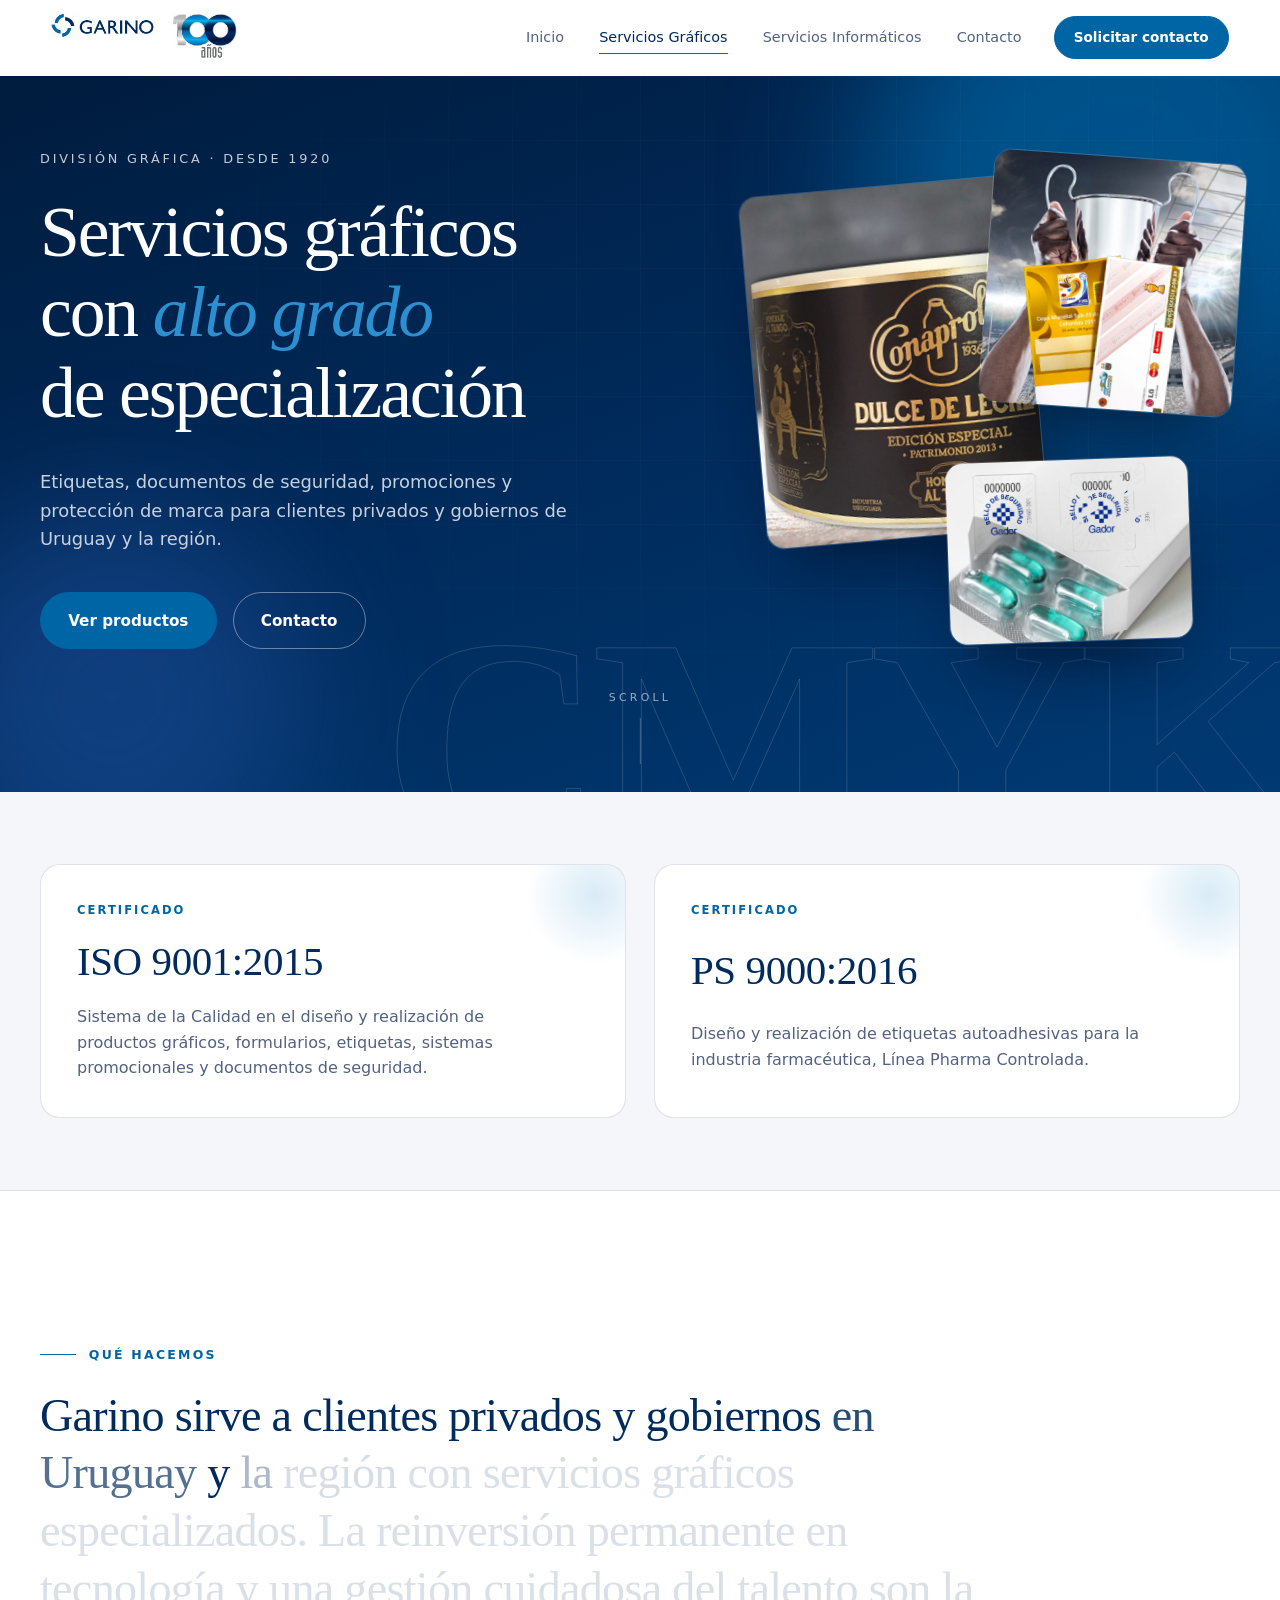
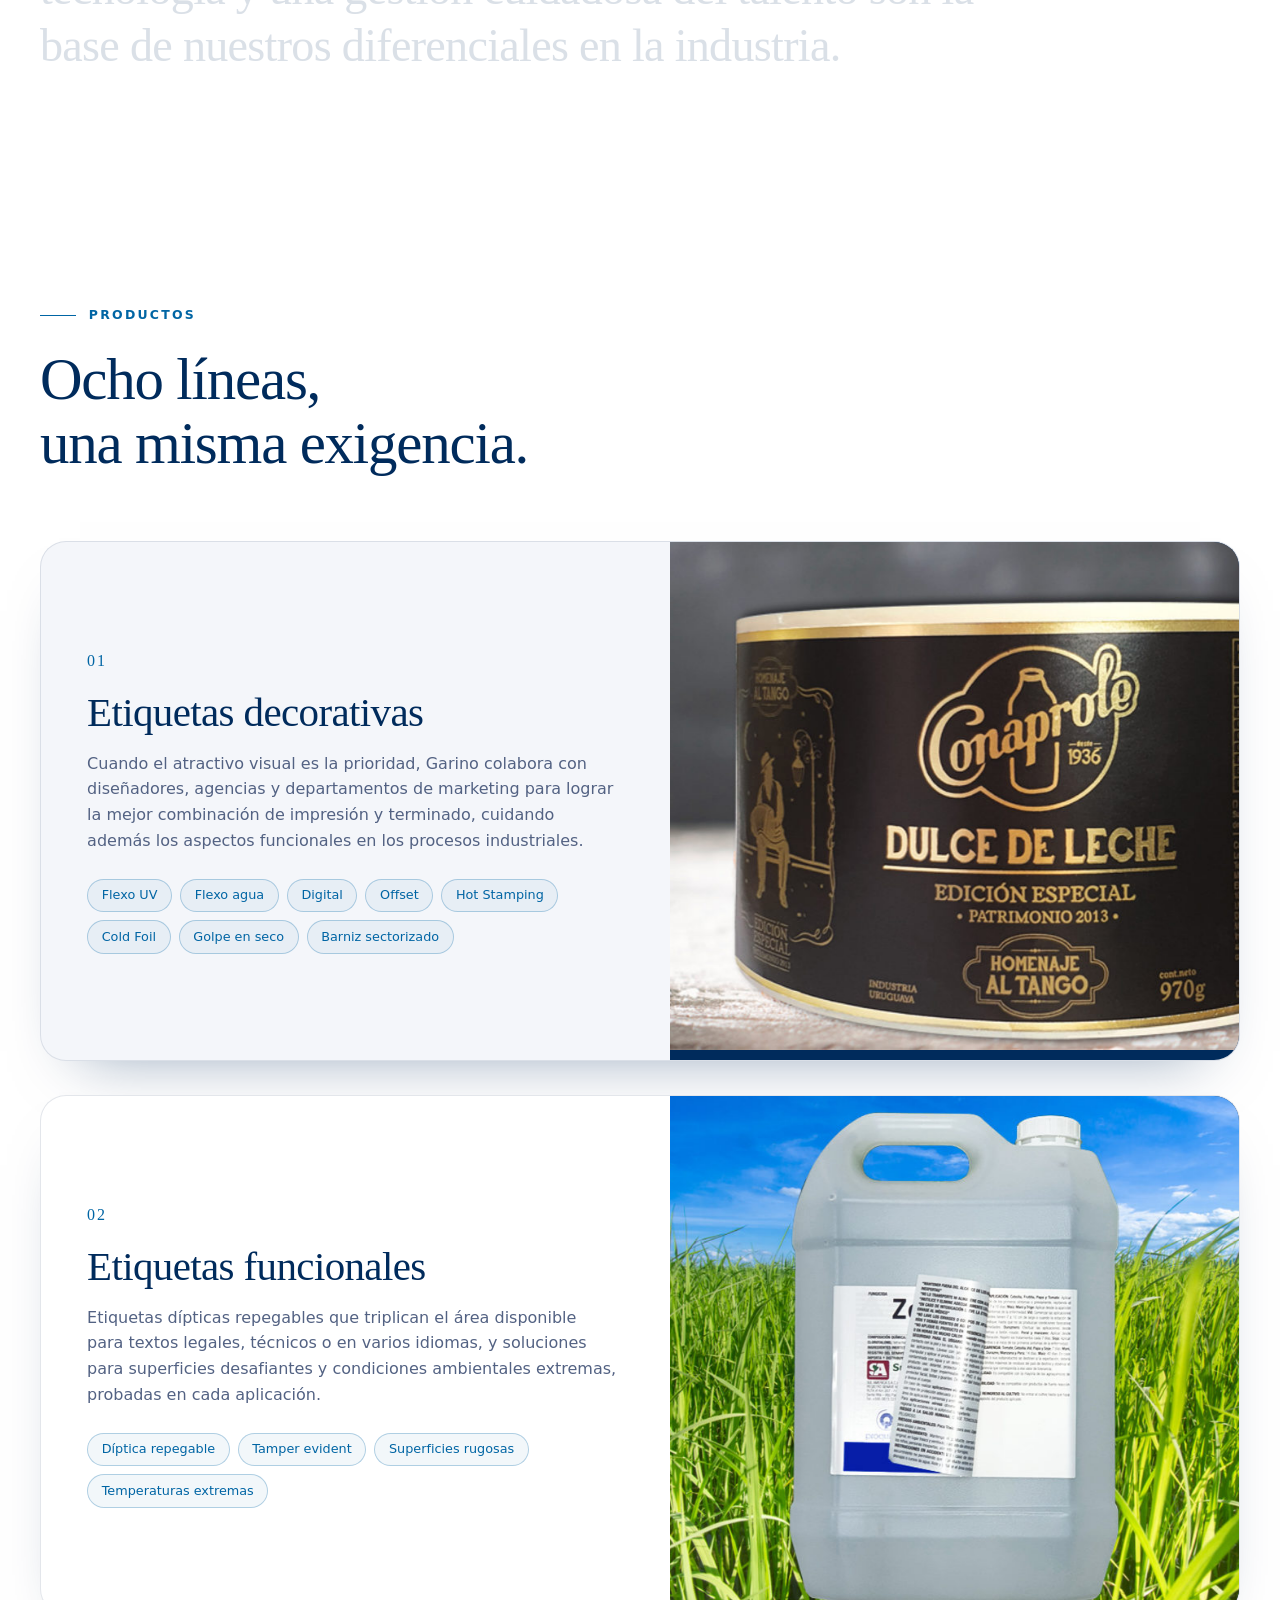
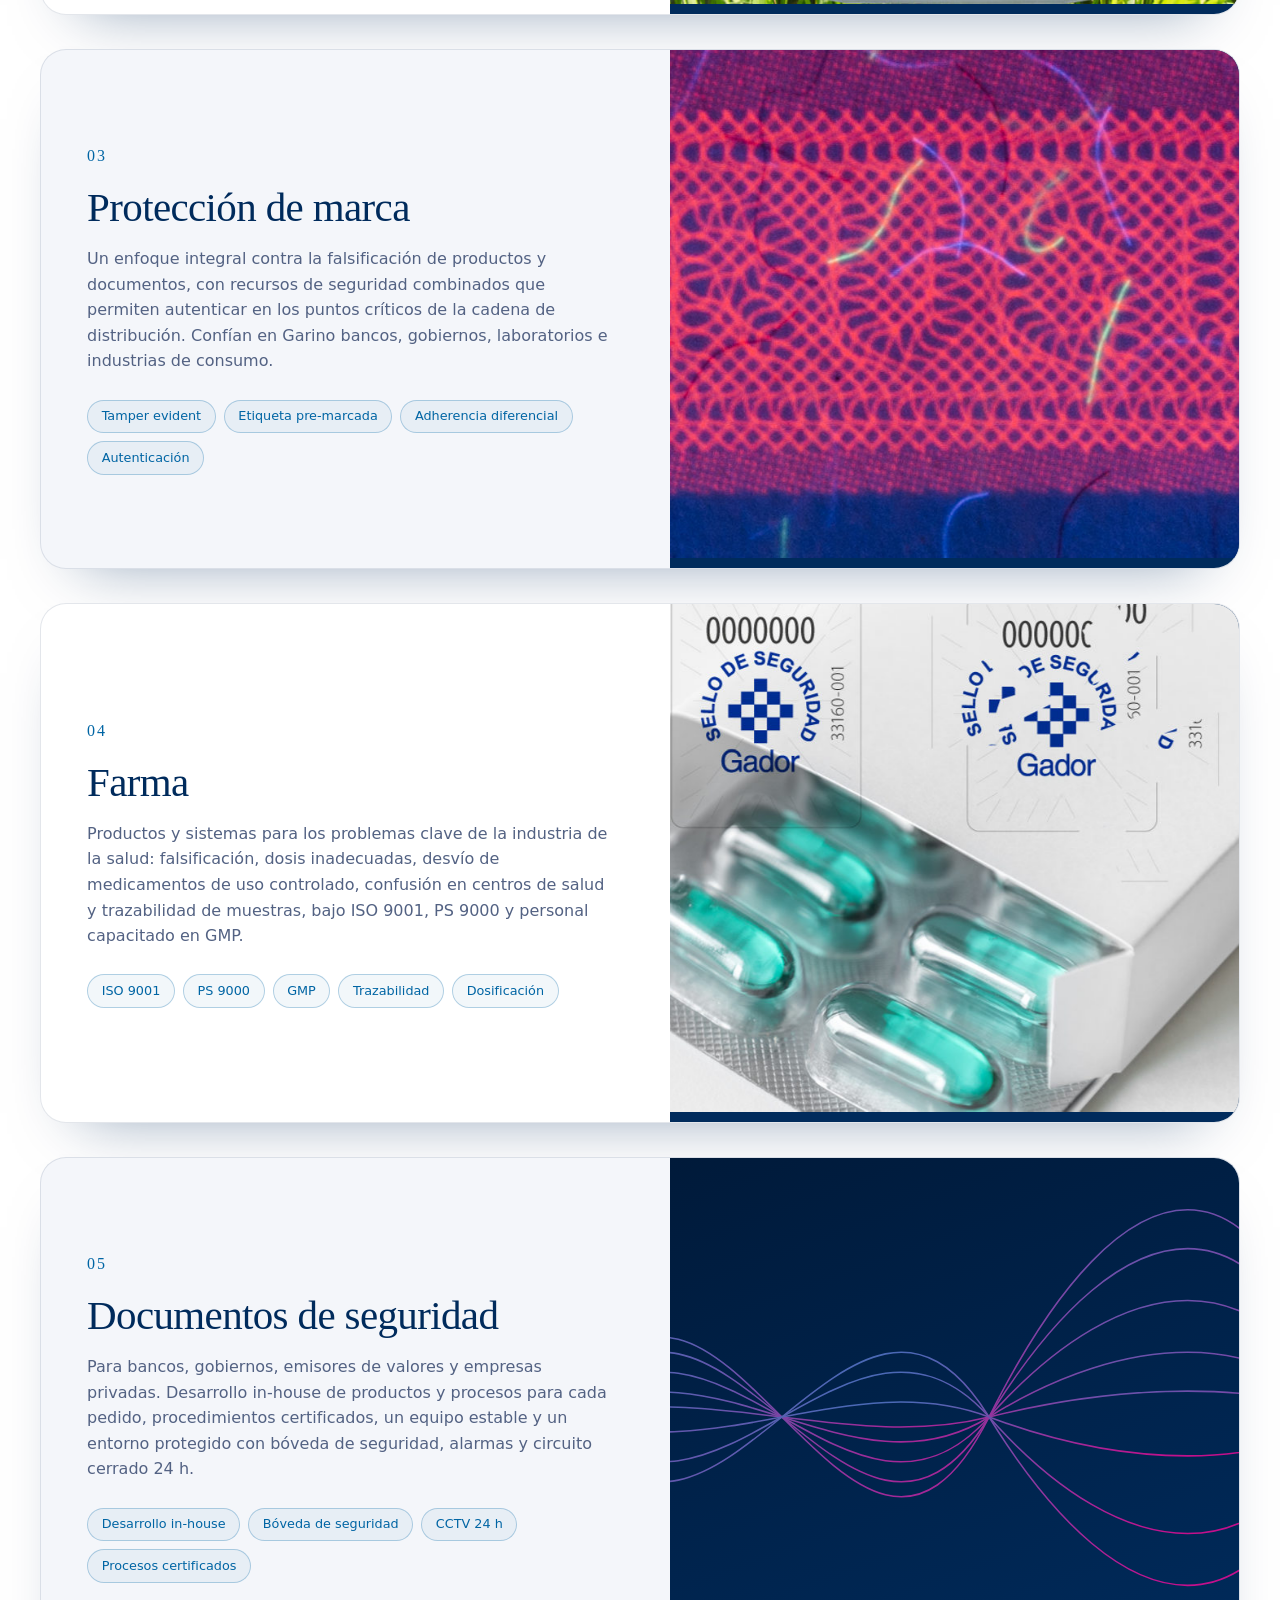
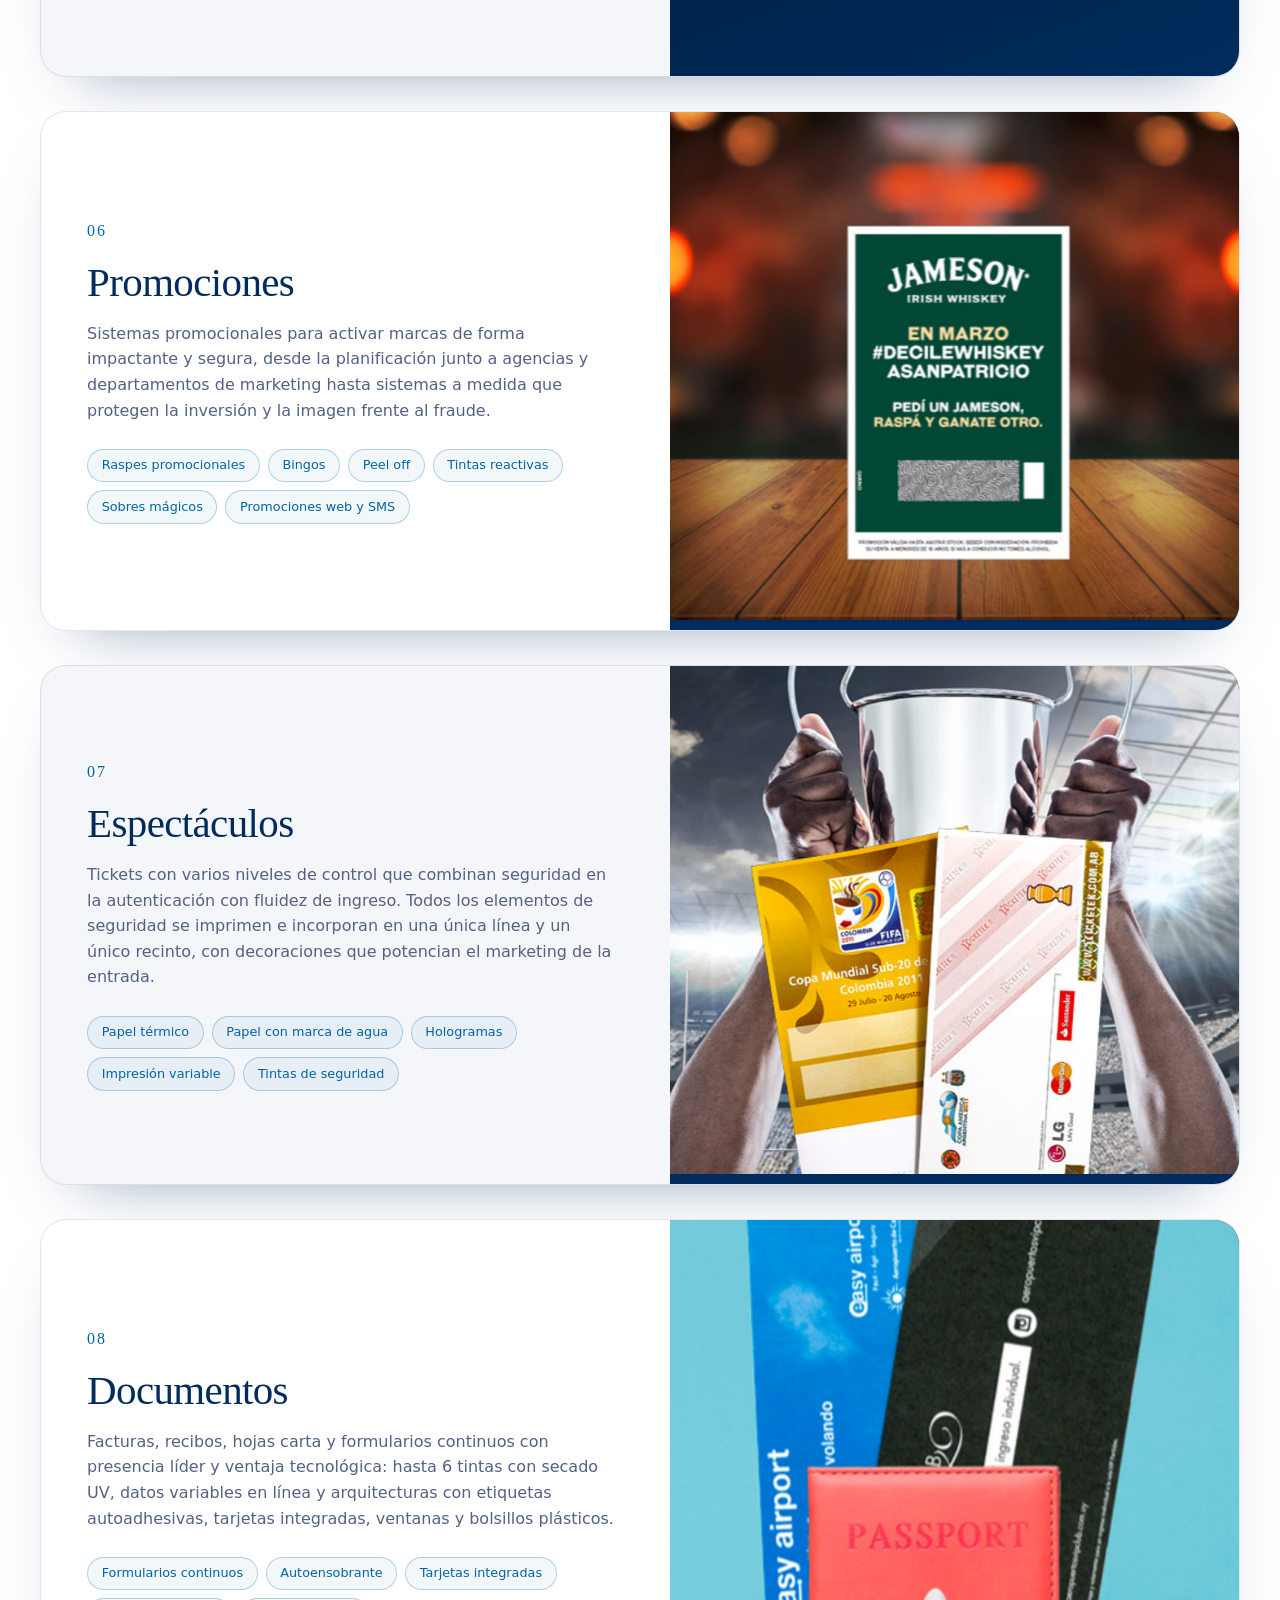
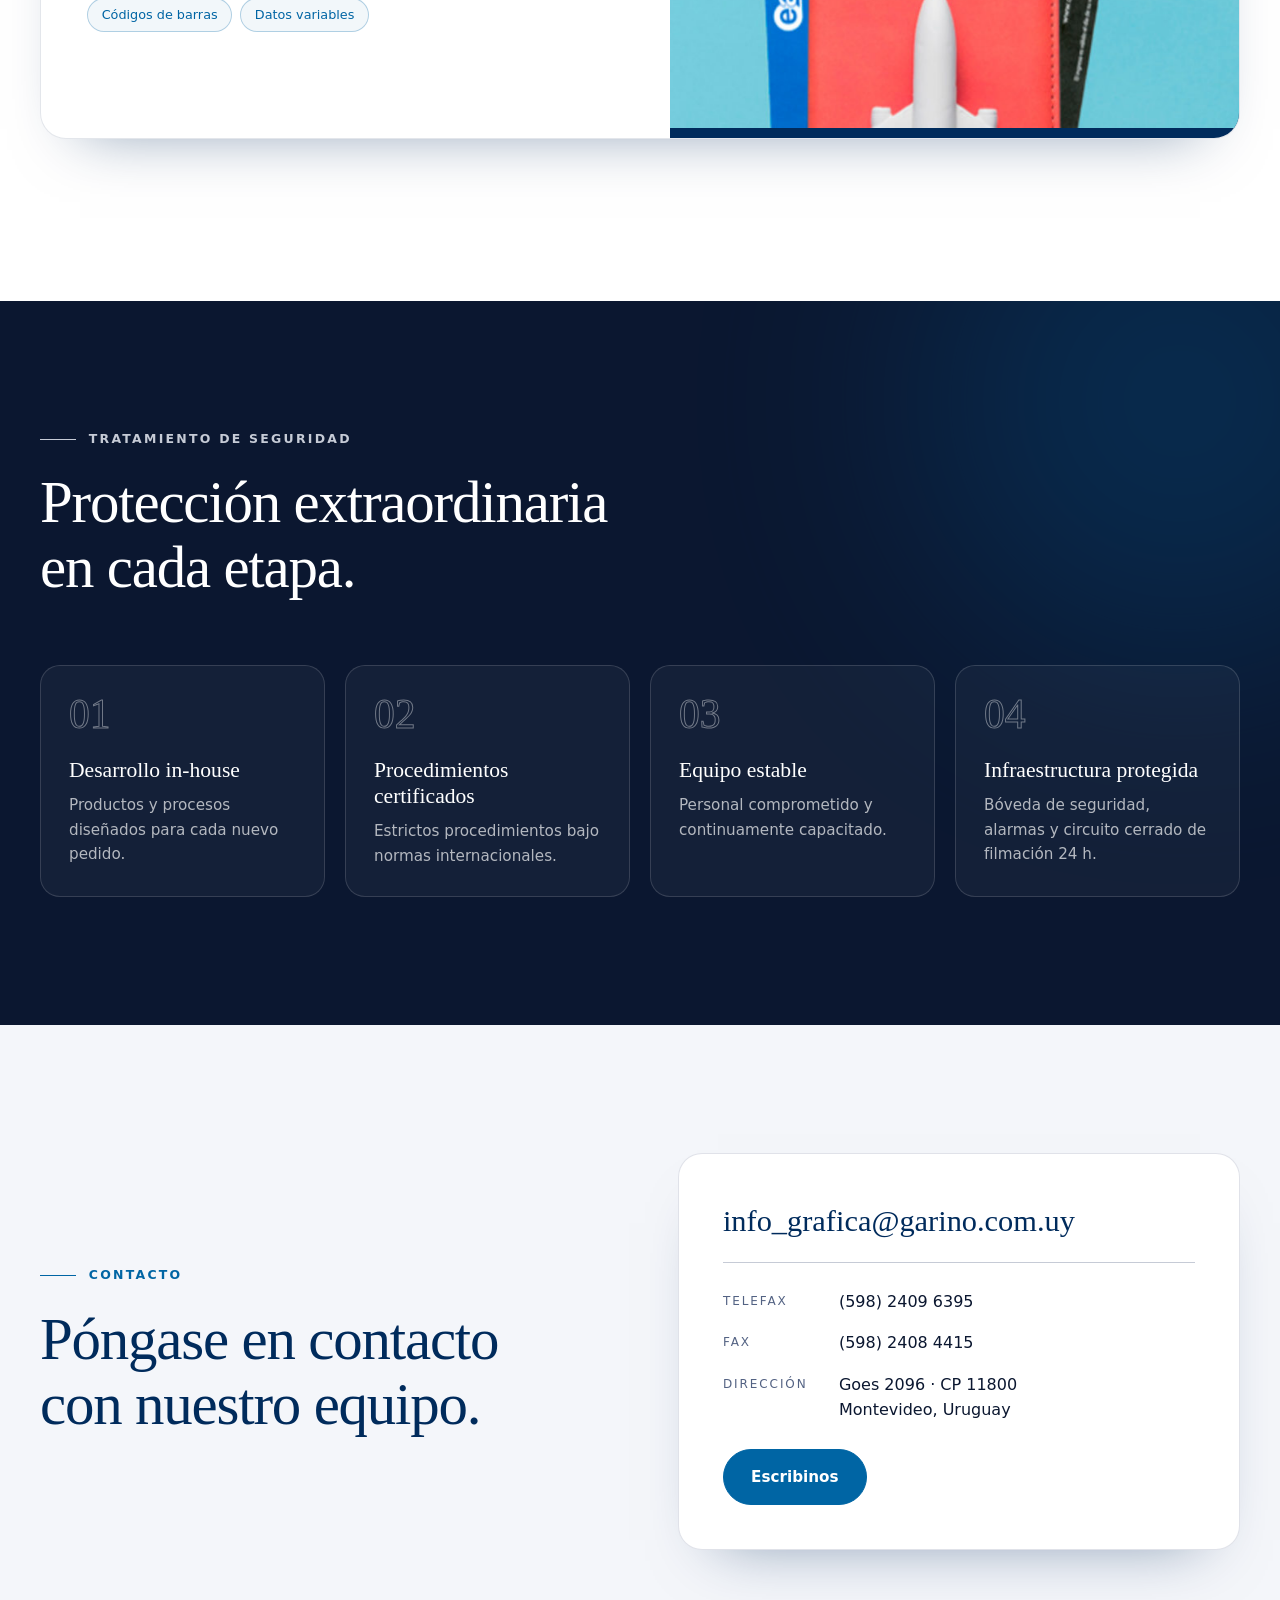
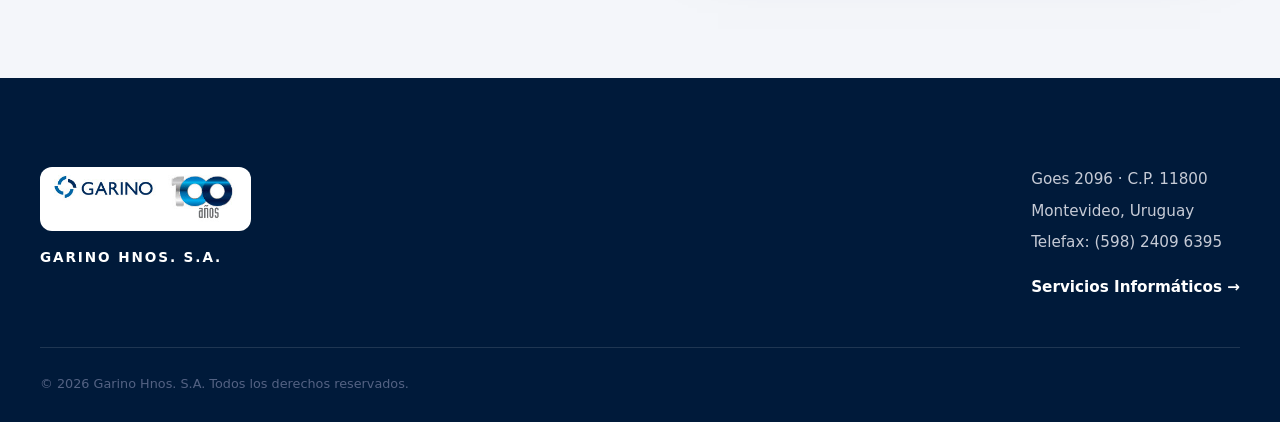
==== graficos.html @ 3a8a3b63 "Agrega páginas de Servicios Gráficos y Servicios Informáticos Gráficos: hero con fotos flotantes, ce" ====
<!DOCTYPE html>
<html lang="es">
<head>
<meta charset="utf-8">
<meta name="viewport" content="width=device-width, initial-scale=1">
<title>Servicios Gráficos | GARINO HNOS. S.A.</title>
<meta name="description" content="Etiquetas autoadhesivas, documentos de seguridad, promociones, protección de marca y soluciones para la industria farmacéutica. ISO 9001:2015 y PS 9000:2016.">
<meta name="theme-color" content="#002b5c">
<link rel="preload" href="fonts/inter-latin-wght-normal.woff2" as="font" type="font/woff2" crossorigin>
<link rel="preload" href="fonts/fraunces-latin-wght-normal.woff2" as="font" type="font/woff2" crossorigin>
<link rel="stylesheet" href="css/style.css">
<link rel="stylesheet" href="css/inner.css">
<script>document.documentElement.classList.add('js');</script>
</head>
<body class="page-graf">

<header class="nav" id="nav">
  <a class="nav__logo" href="index.html" aria-label="Garino, 100 años, ir al inicio">
    <img src="img/logo_100_anos.jpg" width="346" height="91" alt="Garino, 100 años">
  </a>
  <nav class="nav__links" aria-label="Principal">
    <a href="index.html">Inicio</a>
    <a href="graficos.html" aria-current="page">Servicios Gráficos</a>
    <a href="informaticos.html">Servicios Informáticos</a>
    <a href="#contacto">Contacto</a>
  </nav>
  <a class="btn btn--sm" href="#contacto">Solicitar contacto</a>
</header>

<main>

  <!-- HERO -->
  <section class="hero hero--page" id="inicio">
    <div class="hero__bg" aria-hidden="true">
      <span class="orb orb--a"></span>
      <span class="orb orb--b"></span>
      <svg class="hero__grid" viewBox="0 0 800 800" preserveAspectRatio="xMidYMid slice">
        <defs><pattern id="g" width="40" height="40" patternUnits="userSpaceOnUse"><path d="M40 0H0V40" fill="none" stroke="currentColor" stroke-width=".6"/></pattern></defs>
        <rect width="800" height="800" fill="url(#g)"/>
      </svg>
      <span class="hero__ghost">CMYK</span>
    </div>

    <div class="wrap hero__split">
      <div class="hero__content">
        <p class="eyebrow">División Gráfica · Desde 1920</p>
        <h1 class="hero__title">
          <span class="line"><span data-hero-line>Servicios gráficos</span></span>
          <span class="line"><span data-hero-line>con <em>alto grado</em></span></span>
          <span class="line"><span data-hero-line>de especialización</span></span>
        </h1>
        <p class="hero__lead" data-hero>Etiquetas, documentos de seguridad, promociones y protección de marca para clientes privados y gobiernos de Uruguay y la región.</p>
        <div class="hero__cta" data-hero>
          <a class="btn" href="#productos">Ver productos</a>
          <a class="btn btn--ghost" href="#contacto">Contacto</a>
        </div>
      </div>

      <div class="hero__stack" aria-hidden="true">
        <figure class="float float--1"><img src="img/graf/decorativas.jpg" alt="" width="900" height="700"></figure>
        <figure class="float float--2"><img src="img/graf/tickets.jpg" alt="" width="900" height="700"></figure>
        <figure class="float float--3"><img src="img/graf/trazabilidad.jpg" alt="" width="900" height="700"></figure>
      </div>
    </div>

    <a class="scroll-cue" href="#certificaciones" aria-label="Bajar"><span>Scroll</span><i></i></a>
  </section>

  <!-- CERTIFICACIONES -->
  <section class="certs" id="certificaciones">
    <div class="wrap certs__grid">
      <div class="cert" data-reveal>
        <span class="cert__tag">Certificado</span>
        <strong>ISO 9001:2015</strong>
        <p>Sistema de la Calidad en el diseño y realización de productos gráficos, formularios, etiquetas, sistemas promocionales y documentos de seguridad.</p>
      </div>
      <div class="cert" data-reveal>
        <span class="cert__tag">Certificado</span>
        <strong>PS 9000:2016</strong>
        <p>Diseño y realización de etiquetas autoadhesivas para la industria farmacéutica, Línea Pharma Controlada.</p>
      </div>
    </div>
  </section>

  <!-- INTRO -->
  <section class="section intro">
    <div class="wrap">
      <p class="kicker" data-reveal>Qué hacemos</p>
      <p class="manifesto__text" data-words>Garino sirve a clientes privados y gobiernos en Uruguay y la región con servicios gráficos especializados. La reinversión permanente en tecnología y una gestión cuidadosa del talento son la base de nuestros diferenciales en la industria.</p>
    </div>
  </section>

  <!-- PRODUCTOS -->
  <section class="products" id="productos">
    <div class="wrap">
      <p class="kicker" data-reveal>Productos</p>
      <h2 class="h2" data-reveal>Ocho líneas,<br>una misma exigencia.</h2>
    </div>

    <div class="wrap stack">

      <article class="pcard" style="--i:0">
        <div class="pcard__text">
          <span class="pcard__n">01</span>
          <h3>Etiquetas decorativas</h3>
          <p>Cuando el atractivo visual es la prioridad, Garino colabora con diseñadores, agencias y departamentos de marketing para lograr la mejor combinación de impresión y terminado, cuidando además los aspectos funcionales en los procesos industriales.</p>
          <ul class="chips">
            <li>Flexo UV</li><li>Flexo agua</li><li>Digital</li><li>Offset</li><li>Hot Stamping</li><li>Cold Foil</li><li>Golpe en seco</li><li>Barniz sectorizado</li>
          </ul>
        </div>
        <figure class="pcard__img"><img src="img/graf/decorativas.jpg" alt="Etiqueta autoadhesiva decorativa en lata de dulce de leche" loading="lazy" width="900" height="700"></figure>
      </article>

      <article class="pcard" style="--i:1">
        <div class="pcard__text">
          <span class="pcard__n">02</span>
          <h3>Etiquetas funcionales</h3>
          <p>Etiquetas dípticas repegables que triplican el área disponible para textos legales, técnicos o en varios idiomas, y soluciones para superficies desafiantes y condiciones ambientales extremas, probadas en cada aplicación.</p>
          <ul class="chips">
            <li>Díptica repegable</li><li>Tamper evident</li><li>Superficies rugosas</li><li>Temperaturas extremas</li>
          </ul>
        </div>
        <figure class="pcard__img"><img src="img/graf/funcionales.jpg" alt="Etiqueta funcional sobre envase industrial" loading="lazy" width="900" height="700"></figure>
      </article>

      <article class="pcard" style="--i:2">
        <div class="pcard__text">
          <span class="pcard__n">03</span>
          <h3>Protección de marca</h3>
          <p>Un enfoque integral contra la falsificación de productos y documentos, con recursos de seguridad combinados que permiten autenticar en los puntos críticos de la cadena de distribución. Confían en Garino bancos, gobiernos, laboratorios e industrias de consumo.</p>
          <ul class="chips">
            <li>Tamper evident</li><li>Etiqueta pre-marcada</li><li>Adherencia diferencial</li><li>Autenticación</li>
          </ul>
        </div>
        <figure class="pcard__img"><img src="img/graf/vales.jpg" alt="Elementos de seguridad bajo luz ultravioleta" loading="lazy" width="900" height="700"></figure>
      </article>

      <article class="pcard" style="--i:3">
        <div class="pcard__text">
          <span class="pcard__n">04</span>
          <h3>Farma</h3>
          <p>Productos y sistemas para los problemas clave de la industria de la salud: falsificación, dosis inadecuadas, desvío de medicamentos de uso controlado, confusión en centros de salud y trazabilidad de muestras, bajo ISO 9001, PS 9000 y personal capacitado en GMP.</p>
          <ul class="chips">
            <li>ISO 9001</li><li>PS 9000</li><li>GMP</li><li>Trazabilidad</li><li>Dosificación</li>
          </ul>
        </div>
        <figure class="pcard__img"><img src="img/graf/trazabilidad.jpg" alt="Sellos de seguridad en envase de medicamentos" loading="lazy" width="900" height="700"></figure>
      </article>

      <article class="pcard" style="--i:4">
        <div class="pcard__text">
          <span class="pcard__n">05</span>
          <h3>Documentos de seguridad</h3>
          <p>Para bancos, gobiernos, emisores de valores y empresas privadas. Desarrollo in-house de productos y procesos para cada pedido, procedimientos certificados, un equipo estable y un entorno protegido con bóveda de seguridad, alarmas y circuito cerrado 24 h.</p>
          <ul class="chips">
            <li>Desarrollo in-house</li><li>Bóveda de seguridad</li><li>CCTV 24 h</li><li>Procesos certificados</li>
          </ul>
        </div>
        <figure class="pcard__img pcard__img--art" aria-hidden="true">
          <svg viewBox="0 0 400 300" preserveAspectRatio="xMidYMid slice">
            <defs><linearGradient id="gl" x1="0" y1="0" x2="1" y2="1"><stop offset="0" stop-color="#2b8fd0"/><stop offset="1" stop-color="#ec008c"/></linearGradient></defs>
            <g fill="none" stroke="url(#gl)" stroke-width=".9" opacity=".9">
              <path d="M-20 150 C 60 20, 140 280, 220 150 S 380 20, 420 150"/>
              <path d="M-20 150 C 60 60, 140 240, 220 150 S 380 60, 420 150"/>
              <path d="M-20 150 C 60 100, 140 200, 220 150 S 380 100, 420 150"/>
              <path d="M-20 150 C 60 -10, 140 310, 220 150 S 380 -10, 420 150"/>
              <path d="M-20 150 C 60 130, 140 170, 220 150 S 380 130, 420 150"/>
              <path d="M-20 150 C 60 180, 140 120, 220 150 S 380 180, 420 150"/>
              <path d="M-20 150 C 60 240, 140 60, 220 150 S 380 240, 420 150"/>
              <path d="M-20 150 C 60 280, 140 20, 220 150 S 380 280, 420 150"/>
            </g>
          </svg>
        </figure>
      </article>

      <article class="pcard" style="--i:5">
        <div class="pcard__text">
          <span class="pcard__n">06</span>
          <h3>Promociones</h3>
          <p>Sistemas promocionales para activar marcas de forma impactante y segura, desde la planificación junto a agencias y departamentos de marketing hasta sistemas a medida que protegen la inversión y la imagen frente al fraude.</p>
          <ul class="chips">
            <li>Raspes promocionales</li><li>Bingos</li><li>Peel off</li><li>Tintas reactivas</li><li>Sobres mágicos</li><li>Promociones web y SMS</li>
          </ul>
        </div>
        <figure class="pcard__img"><img src="img/graf/promos.jpg" alt="Promoción con raspadita" loading="lazy" width="900" height="700"></figure>
      </article>

      <article class="pcard" style="--i:6">
        <div class="pcard__text">
          <span class="pcard__n">07</span>
          <h3>Espectáculos</h3>
          <p>Tickets con varios niveles de control que combinan seguridad en la autenticación con fluidez de ingreso. Todos los elementos de seguridad se imprimen e incorporan en una única línea y un único recinto, con decoraciones que potencian el marketing de la entrada.</p>
          <ul class="chips">
            <li>Papel térmico</li><li>Papel con marca de agua</li><li>Hologramas</li><li>Impresión variable</li><li>Tintas de seguridad</li>
          </ul>
        </div>
        <figure class="pcard__img"><img src="img/graf/tickets.jpg" alt="Entradas de espectáculo con elementos de seguridad" loading="lazy" width="900" height="700"></figure>
      </article>

      <article class="pcard" style="--i:7">
        <div class="pcard__text">
          <span class="pcard__n">08</span>
          <h3>Documentos</h3>
          <p>Facturas, recibos, hojas carta y formularios continuos con presencia líder y ventaja tecnológica: hasta 6 tintas con secado UV, datos variables en línea y arquitecturas con etiquetas autoadhesivas, tarjetas integradas, ventanas y bolsillos plásticos.</p>
          <ul class="chips">
            <li>Formularios continuos</li><li>Autoensobrante</li><li>Tarjetas integradas</li><li>Códigos de barras</li><li>Datos variables</li>
          </ul>
        </div>
        <figure class="pcard__img"><img src="img/graf/documentos.jpg" alt="Documentos y tarjetas integradas" loading="lazy" width="900" height="700"></figure>
      </article>

    </div>
  </section>

  <!-- SEGURIDAD -->
  <section class="secure">
    <div class="wrap">
      <p class="kicker kicker--light" data-reveal>Tratamiento de seguridad</p>
      <h2 class="h2 h2--light" data-reveal>Protección extraordinaria<br>en cada etapa.</h2>
      <div class="secure__grid">
        <div class="sec" data-reveal><span>01</span><h3>Desarrollo in-house</h3><p>Productos y procesos diseñados para cada nuevo pedido.</p></div>
        <div class="sec" data-reveal><span>02</span><h3>Procedimientos certificados</h3><p>Estrictos procedimientos bajo normas internacionales.</p></div>
        <div class="sec" data-reveal><span>03</span><h3>Equipo estable</h3><p>Personal comprometido y continuamente capacitado.</p></div>
        <div class="sec" data-reveal><span>04</span><h3>Infraestructura protegida</h3><p>Bóveda de seguridad, alarmas y circuito cerrado de filmación 24 h.</p></div>
      </div>
    </div>
  </section>

  <!-- CONTACTO -->
  <section class="contact" id="contacto">
    <div class="wrap contact__inner" data-reveal>
      <div>
        <p class="kicker">Contacto</p>
        <h2 class="h2">Póngase en contacto<br>con nuestro equipo.</h2>
      </div>
      <div class="contact__card">
        <a class="contact__mail" href="mailto:info_grafica@garino.com.uy">info_grafica@garino.com.uy</a>
        <dl>
          <div><dt>Telefax</dt><dd><a href="tel:+59824096395">(598) 2409 6395</a></dd></div>
          <div><dt>Fax</dt><dd>(598) 2408 4415</dd></div>
          <div><dt>Dirección</dt><dd>Goes 2096 · CP 11800<br>Montevideo, Uruguay</dd></div>
        </dl>
        <a class="btn" href="mailto:info_grafica@garino.com.uy">Escribinos</a>
      </div>
    </div>
  </section>

</main>

<footer class="footer">
  <div class="wrap footer__inner">
    <div class="footer__brand">
      <img src="img/logo_100_anos.jpg" width="346" height="91" alt="Garino, 100 años" loading="lazy">
      <p>GARINO HNOS. S.A.</p>
    </div>
    <address>
      <span>Goes 2096 · C.P. 11800</span>
      <span>Montevideo, Uruguay</span>
      <span>Telefax: <a href="tel:+59824096395">(598) 2409 6395</a></span>
      <a class="footer__contact" href="informaticos.html">Servicios Informáticos →</a>
    </address>
  </div>
  <div class="wrap footer__legal">© <span id="year">2026</span> Garino Hnos. S.A. Todos los derechos reservados.</div>
</footer>

<script src="js/vendor/gsap.min.js"></script>
<script src="js/vendor/ScrollTrigger.min.js"></script>
<script src="js/inner.js"></script>
</body>
</html>
---- css/style.css ----
@font-face{font-family:"Inter";src:url("../fonts/inter-latin-wght-normal.woff2") format("woff2");font-weight:100 900;font-display:swap}
@font-face{font-family:"Fraunces";src:url("../fonts/fraunces-latin-wght-normal.woff2") format("woff2");font-weight:100 900;font-display:swap}

:root{
  --navy:#002b5c;
  --navy-d:#001a3a;
  --blue:#0065a4;
  --blue-l:#2b8fd0;
  --slate:#536283;
  --mist:#c6cbd6;
  --paper:#f4f6fa;
  --ink:#0b1730;
  --white:#fff;
  --ease:cubic-bezier(.22,1,.36,1);
  --serif:"Fraunces",Georgia,"Times New Roman",serif;
  --sans:"Inter",system-ui,-apple-system,"Segoe UI",Roboto,Arial,sans-serif;
  --nav-h:76px;
}

*,*::before,*::after{box-sizing:border-box}
html{scroll-behavior:smooth;-webkit-text-size-adjust:100%}
body{margin:0;font-family:var(--sans);color:var(--ink);background:var(--white);line-height:1.6;-webkit-font-smoothing:antialiased;overflow-x:hidden}
img{max-width:100%;display:block}
a{color:inherit;text-decoration:none}
h1,h2,h3,p{margin:0}
em{font-style:italic}

.wrap{width:min(1200px,100% - 48px);margin-inline:auto}
.section{padding:clamp(80px,12vw,160px) 0}

.kicker{font-size:.78rem;font-weight:600;letter-spacing:.18em;text-transform:uppercase;color:var(--blue);margin-bottom:1.4rem;display:flex;align-items:center;gap:.8rem}
.kicker::before{content:"";width:36px;height:1px;background:currentColor}
.kicker--light{color:var(--mist)}
.h2{font-family:var(--serif);font-weight:500;font-size:clamp(2rem,4.6vw,3.8rem);line-height:1.1;letter-spacing:-.02em;color:var(--navy)}
.h2 em{color:var(--blue)}

/* Buttons */
.btn{display:inline-flex;align-items:center;gap:.6rem;padding:.95rem 1.7rem;border-radius:999px;background:var(--blue);color:#fff;font-weight:600;font-size:.95rem;border:1px solid var(--blue);transition:background .3s var(--ease),transform .3s var(--ease),border-color .3s,color .3s}
.btn:hover{background:var(--blue-l);border-color:var(--blue-l);transform:translateY(-2px)}
.btn--ghost{background:transparent;border-color:rgba(255,255,255,.4)}
.btn--ghost:hover{background:#fff;color:var(--navy);border-color:#fff}
.btn{white-space:nowrap}
.btn--sm{padding:.6rem 1.2rem;font-size:.85rem}
.btn--light{background:#fff;color:var(--navy);border-color:#fff}
.btn--light:hover{background:var(--mist);border-color:var(--mist)}

/* NAV */
.nav{position:fixed;inset:0 0 auto 0;height:var(--nav-h);z-index:50;display:flex;align-items:center;justify-content:space-between;gap:2rem;padding:0 clamp(20px,4vw,56px);background:#fff;border-bottom:1px solid transparent;transition:box-shadow .4s,border-color .4s,transform .5s var(--ease)}
.nav.is-scrolled{border-color:rgba(83,98,131,.18);box-shadow:0 10px 30px -18px rgba(0,43,92,.35)}
.nav.is-hidden{transform:translateY(-100%)}
.nav__logo img{height:50px;width:auto}
.nav__links{display:flex;gap:2.2rem;margin-left:auto;font-size:.9rem;font-weight:500;color:var(--slate)}
.nav__links a{position:relative;padding:.3rem 0;transition:color .3s}
.nav__links a::after{content:"";position:absolute;left:0;bottom:0;width:100%;height:1px;background:var(--blue);transform:scaleX(0);transform-origin:right;transition:transform .45s var(--ease)}
.nav__links a:hover{color:var(--navy)}
.nav__links a:hover::after{transform:scaleX(1);transform-origin:left}

/* HERO */
.hero{position:relative;min-height:100svh;display:flex;align-items:center;padding:calc(var(--nav-h) + 40px) 0 100px;color:#fff;background:linear-gradient(160deg,var(--navy-d) 0%,var(--navy) 55%,#003a73 100%);overflow:hidden;isolation:isolate}
.hero__bg{position:absolute;inset:0;z-index:-1}
.hero__grid{position:absolute;inset:0;width:100%;height:100%;color:rgba(255,255,255,.07);-webkit-mask-image:radial-gradient(ellipse at 70% 40%,#000 0%,transparent 70%);mask-image:radial-gradient(ellipse at 70% 40%,#000 0%,transparent 70%)}
.orb{position:absolute;border-radius:50%;filter:blur(70px);opacity:.7;will-change:transform}
.orb--a{width:520px;height:520px;background:var(--blue);right:-8%;top:-10%}
.orb--b{width:380px;height:380px;background:#1d4f9a;left:-6%;bottom:-12%;opacity:.55}
.orb--c{width:240px;height:240px;background:var(--blue-l);right:28%;bottom:8%;opacity:.35}
.hero__ghost{position:absolute;right:-2vw;bottom:-6vw;font-family:var(--serif);font-weight:700;font-size:clamp(9rem,30vw,28rem);line-height:.8;color:transparent;-webkit-text-stroke:1px rgba(255,255,255,.14);letter-spacing:-.04em;user-select:none;will-change:transform}
.eyebrow{font-size:.8rem;letter-spacing:.22em;text-transform:uppercase;color:var(--mist);margin-bottom:1.6rem;font-weight:500}
.hero__title{font-family:var(--serif);font-weight:500;font-size:clamp(2.6rem,7.4vw,6.4rem);line-height:1.04;letter-spacing:-.03em}
.hero__title .line{display:block;overflow:hidden;padding-bottom:.08em}
.hero__title .line>span{display:inline-block}
.hero__title em{color:var(--blue-l);font-weight:400}
.hero__lead{max-width:560px;margin-top:2rem;font-size:clamp(1rem,1.4vw,1.2rem);color:rgba(255,255,255,.78)}
.hero__cta{display:flex;flex-wrap:wrap;gap:1rem;margin-top:2.4rem}
.scroll-cue{position:absolute;left:50%;bottom:28px;transform:translateX(-50%);display:flex;flex-direction:column;align-items:center;gap:.7rem;font-size:.68rem;letter-spacing:.3em;text-transform:uppercase;color:rgba(255,255,255,.6)}
.scroll-cue i{width:1px;height:46px;background:rgba(255,255,255,.25);position:relative;overflow:hidden}
.scroll-cue i::after{content:"";position:absolute;left:0;top:-50%;width:100%;height:50%;background:#fff;animation:cue 2s var(--ease) infinite}
@keyframes cue{to{top:100%}}

/* MARQUEE */
.marquee{background:var(--paper);border-block:1px solid rgba(83,98,131,.15);overflow:hidden;padding:1.3rem 0}
.marquee__track{display:flex;gap:2.4rem;width:max-content;animation:marquee 38s linear infinite;font-family:var(--serif);font-size:clamp(1.3rem,2.6vw,2rem);color:var(--navy);white-space:nowrap;align-items:center}
.marquee__track b{color:var(--blue);font-size:.6em}
@keyframes marquee{to{transform:translateX(-50%)}}

/* MANIFESTO */
.manifesto__text,.closing__text{font-family:var(--serif);font-weight:400;font-size:clamp(1.6rem,3.6vw,3.1rem);line-height:1.25;letter-spacing:-.015em;color:var(--navy);max-width:1050px}
.word{display:inline-block;white-space:pre}

/* STATS */
.stats{background:var(--navy);color:#fff;padding:clamp(56px,7vw,96px) 0}
.stats__grid{display:grid;grid-template-columns:repeat(4,1fr);gap:2rem}
.stat{padding-left:1.4rem;border-left:1px solid rgba(255,255,255,.2)}
.stat strong{display:block;font-family:var(--serif);font-weight:500;font-size:clamp(2.2rem,4.4vw,3.8rem);line-height:1.1;letter-spacing:-.02em}
.stat>span{display:block;margin-top:.5rem;font-size:.9rem;color:var(--mist)}

/* DIVISIONS */
.divisions{background:#fff}
.divisions .h2{margin-bottom:clamp(40px,6vw,80px)}
.cards{display:grid;grid-template-columns:1fr 1fr;gap:28px}
.card{display:flex;flex-direction:column;background:var(--paper);border:1px solid rgba(83,98,131,.15);border-radius:22px;overflow:hidden;transition:transform .6s var(--ease),box-shadow .6s var(--ease)}
.card:hover{transform:translateY(-8px);box-shadow:0 36px 60px -30px rgba(0,43,92,.45)}
.card__media{position:relative;aspect-ratio:16/8;overflow:hidden;background:var(--navy)}
.card__media img{width:100%;height:100%;object-fit:cover;transition:transform 1.2s var(--ease)}
.card:hover .card__media img{transform:scale(1.08)}
.card__tint{position:absolute;inset:0;background:linear-gradient(180deg,transparent 40%,rgba(0,26,58,.55))}
.card--inf .card__tint{background:linear-gradient(180deg,rgba(0,43,92,.25),rgba(0,26,58,.7))}
.card--inf .card__media img{filter:saturate(.9)}
.card__body{padding:clamp(24px,3vw,40px);display:flex;flex-direction:column;gap:.9rem;flex:1}
.card__num{font-family:var(--serif);color:var(--blue);font-size:.95rem;letter-spacing:.1em}
.card h3{font-family:var(--serif);font-weight:500;font-size:clamp(1.6rem,2.6vw,2.3rem);color:var(--navy);line-height:1.15;letter-spacing:-.01em}
.card p{color:var(--slate);max-width:44ch}
.card__link{margin-top:auto;padding-top:1rem;font-weight:600;color:var(--blue);display:inline-flex;gap:.5rem;align-items:center}
.card__link i{font-style:normal;transition:transform .4s var(--ease)}
.card:hover .card__link i{transform:translateX(8px)}

/* decor on media */
.cmyk{position:absolute;right:18px;bottom:16px;display:flex;gap:6px}
.cmyk i{width:14px;height:14px;border-radius:50%;border:1.5px solid #fff;transform:scale(.9);transition:transform .5s var(--ease)}
.cmyk i:nth-child(1){background:#00aeef}.cmyk i:nth-child(2){background:#ec008c}.cmyk i:nth-child(3){background:#fff200}.cmyk i:nth-child(4){background:#111}
.card:hover .cmyk i{transform:scale(1.25)}
.cmyk i:nth-child(2){transition-delay:.05s}.cmyk i:nth-child(3){transition-delay:.1s}.cmyk i:nth-child(4){transition-delay:.15s}
.bits{position:absolute;inset:0;overflow:hidden}
.bits i{position:absolute;left:var(--x);bottom:-10px;width:2px;height:60px;background:linear-gradient(180deg,transparent,rgba(255,255,255,.6));animation:rise 4s linear infinite;animation-delay:var(--d)}
.bits i:nth-child(1){--x:12%;--d:0s}.bits i:nth-child(2){--x:28%;--d:1.2s}.bits i:nth-child(3){--x:45%;--d:.6s}
.bits i:nth-child(4){--x:63%;--d:2.1s}.bits i:nth-child(5){--x:78%;--d:1.6s}.bits i:nth-child(6){--x:92%;--d:.3s}
@keyframes rise{from{transform:translateY(0);opacity:0}15%{opacity:1}to{transform:translateY(-260px);opacity:0}}

/* HORIZONTAL SCROLL */
.hscroll{background:var(--ink);color:#fff;position:relative}
.hscroll__pin{min-height:100svh;display:flex;flex-direction:column;justify-content:center;gap:2rem;padding:var(--nav-h) 0 40px;overflow:hidden}
.hscroll__head{display:flex;align-items:center;justify-content:space-between;gap:2rem}
.hscroll .kicker{color:var(--blue-l);margin:0}
.hscroll__bar{flex:0 0 min(320px,40%);height:2px;background:rgba(255,255,255,.15)}
.hscroll__bar span{display:block;height:100%;background:var(--blue-l);transform:scaleX(0);transform-origin:left}
.hscroll__track{display:flex;gap:28px;padding:0 max(24px,calc((100vw - 1200px)/2));width:max-content;will-change:transform}
.panel{flex:0 0 clamp(300px,34vw,460px);min-height:min(56vh,440px);padding:clamp(26px,3vw,40px);border-radius:22px;background:linear-gradient(160deg,rgba(255,255,255,.08),rgba(255,255,255,.02));border:1px solid rgba(255,255,255,.12);display:flex;flex-direction:column;justify-content:flex-end;gap:1rem;position:relative;overflow:hidden}
.panel::before{content:"";position:absolute;width:260px;height:260px;border-radius:50%;background:var(--blue);filter:blur(80px);opacity:.28;right:-80px;top:-80px;transition:opacity .6s}
.panel:hover::before{opacity:.55}
.panel__n{position:absolute;top:24px;left:30px;font-family:var(--serif);font-size:clamp(3rem,6vw,5rem);line-height:1;color:transparent;-webkit-text-stroke:1px rgba(255,255,255,.35)}
.panel h3{font-family:var(--serif);font-weight:500;font-size:clamp(1.5rem,2.4vw,2rem);line-height:1.15;position:relative}
.panel p{color:rgba(255,255,255,.7);position:relative;max-width:36ch}
.panel--intro{flex-basis:clamp(320px,44vw,620px);background:none;border:0;padding-left:0;justify-content:center}
.panel--intro .h2{color:#fff;font-size:clamp(2.2rem,4.4vw,4rem)}
.panel--intro .h2 em{color:var(--blue-l)}
.panel--intro p{margin-top:1.4rem;color:var(--mist);max-width:42ch;font-size:1.05rem}
.panel--intro::before{display:none}

/* CLOSING */
.closing{background:var(--paper)}

/* CFE */
.cfe{background:linear-gradient(120deg,var(--blue) 0%,var(--navy) 100%);color:#fff;padding:clamp(56px,7vw,96px) 0}
.cfe__inner{display:flex;align-items:center;justify-content:space-between;gap:2rem;flex-wrap:wrap}
.cfe__title{font-family:var(--serif);font-weight:500;font-size:clamp(1.7rem,3.4vw,2.8rem);line-height:1.15;letter-spacing:-.01em;max-width:18ch}

/* FOOTER */
.footer{background:var(--navy-d);color:var(--mist);padding:clamp(56px,7vw,90px) 0 28px}
.footer__inner{display:flex;justify-content:space-between;gap:3rem;flex-wrap:wrap;padding-bottom:3rem;border-bottom:1px solid rgba(255,255,255,.12)}
.footer__brand img{height:64px;width:auto;background:#fff;padding:8px 14px;border-radius:12px}
.footer__brand p{margin-top:1rem;font-weight:600;letter-spacing:.14em;font-size:.85rem;color:#fff}
.footer address{font-style:normal;display:flex;flex-direction:column;gap:.45rem;font-size:.95rem}
.footer a{transition:color .3s}
.footer a:hover{color:#fff}
.footer__contact{margin-top:.8rem;color:#fff;font-weight:600}
.footer__legal{padding-top:1.6rem;font-size:.8rem;color:var(--slate)}

/* Initial states (only if JS + motion allowed) */
.js [data-hero],.js [data-reveal]{opacity:0}
.js .hero__title .line>span{transform:translateY(110%)}

/* RESPONSIVE */
@media (max-width:900px){
  .nav__links{display:none}
  .nav__logo img{height:42px}
  .nav{justify-content:space-between}
  .stats__grid{grid-template-columns:1fr 1fr;gap:2.4rem 1.4rem}
  .cards{grid-template-columns:1fr}
  .cfe__inner{flex-direction:column;align-items:flex-start}
}
@media (max-width:900px){
  /* vertical stack instead of horizontal scroll on small screens */
  .hscroll__pin{min-height:0;padding:clamp(72px,12vw,100px) 0}
  .hscroll__bar{display:none}
  .hscroll__track{flex-direction:column;width:auto;padding:0 24px}
  .panel,.panel--intro{flex:none;min-height:220px}
  .panel--intro{min-height:0;padding-bottom:1rem}
  .panel__n{font-size:3rem}
  .panel{padding-top:90px}
}

@media (prefers-reduced-motion:reduce){
  html{scroll-behavior:auto}
  *,*::before,*::after{animation:none!important;transition:none!important}
  .js [data-hero],.js [data-reveal]{opacity:1}
  .js .hero__title .line>span{transform:none}
  .hscroll__pin{min-height:0;padding:100px 0}
  .hscroll__track{flex-direction:column;width:auto;padding:0 24px}
  .panel,.panel--intro{flex:none;min-height:0}
  .hscroll__bar{display:none}
}
---- css/inner.css ----
/* ===== Páginas internas: Servicios Gráficos / Informáticos ===== */

.nav__links a[aria-current="page"]{color:var(--navy)}
.nav__links a[aria-current="page"]::after{transform:scaleX(1);transform-origin:left}
.h2--light{color:#fff}
.h2--light em{color:var(--blue-l)}

/* HERO de página */
.hero--page{min-height:88svh;padding-bottom:110px}
.hero__split{display:grid;grid-template-columns:1.15fr .85fr;gap:clamp(24px,4vw,64px);align-items:center}
.hero--page .hero__title{font-size:clamp(2.4rem,5.6vw,5rem)}
.hero--page .hero__ghost{font-size:clamp(7rem,24vw,22rem)}

/* Fotos flotantes (gráficos) */
.hero__stack{position:relative;height:clamp(320px,38vw,520px)}
.float{position:absolute;margin:0;border-radius:18px;overflow:hidden;box-shadow:0 40px 70px -28px rgba(0,10,30,.7);border:1px solid rgba(255,255,255,.18);will-change:transform}
.float img{width:100%;height:100%;object-fit:cover}
.float--1{width:58%;aspect-ratio:4/5;left:0;top:6%;transform:rotate(-5deg)}
.float--2{width:52%;aspect-ratio:1;right:0;top:0;transform:rotate(4deg)}
.float--3{width:50%;aspect-ratio:4/3;right:10%;bottom:0;transform:rotate(-2deg)}
.js .float{opacity:0}

/* UI mock (informáticos) */
.hero__ui{position:relative;height:clamp(320px,36vw,480px)}
.ui{position:absolute;will-change:transform}
.ui--doc{inset:6% 12% 6% 8%;background:#fff;border-radius:16px;padding:22px;box-shadow:0 40px 70px -26px rgba(0,10,30,.75);transform:rotate(-3deg)}
.ui__bar{display:flex;gap:6px;margin-bottom:22px}
.ui__bar i{width:9px;height:9px;border-radius:50%;background:var(--mist)}
.ui__row{height:12px;border-radius:6px;background:#e6eaf2;margin-bottom:14px}
.ui__row--h{height:20px;width:55%;background:var(--navy);margin-bottom:26px}
.ui__row.s{width:70%}
.ui__stamp{position:absolute;right:20px;bottom:22px;padding:.5rem .9rem;border:2px solid #1a9d6b;color:#1a9d6b;border-radius:10px;font-weight:700;font-size:.9rem;transform:rotate(-8deg);background:rgba(26,157,107,.08)}
.ui--chip{z-index:2;padding:.6rem 1.1rem;border-radius:999px;background:var(--blue);box-shadow:0 18px 30px -12px rgba(0,10,30,.6);border:1px solid rgba(255,255,255,.35);color:#fff;font-size:.85rem;font-weight:500;white-space:nowrap;animation:bob 6s ease-in-out infinite}
.ui--c1{right:0;top:12%}
.ui--c2{left:-4%;bottom:24%;animation-delay:-2s}
.ui--c3{right:6%;bottom:6%;animation-delay:-4s}
@keyframes bob{50%{transform:translateY(-12px)}}
.js .ui--doc{opacity:0}

.rain{position:absolute;inset:0;overflow:hidden;pointer-events:none}
.rain i{position:absolute;top:-80px;left:var(--x);width:1px;height:80px;background:linear-gradient(180deg,transparent,rgba(255,255,255,.45));animation:fall 6s linear infinite;animation-delay:var(--d)}
.rain i:nth-child(1){--x:8%;--d:0s}.rain i:nth-child(2){--x:22%;--d:2s}.rain i:nth-child(3){--x:37%;--d:4s}.rain i:nth-child(4){--x:51%;--d:1s}
.rain i:nth-child(5){--x:66%;--d:3s}.rain i:nth-child(6){--x:79%;--d:5s}.rain i:nth-child(7){--x:90%;--d:.5s}.rain i:nth-child(8){--x:96%;--d:2.5s}
@keyframes fall{to{transform:translateY(110vh)}}

/* CERTIFICACIONES */
.certs{background:var(--paper);padding:clamp(40px,6vw,72px) 0;border-bottom:1px solid rgba(83,98,131,.15)}
.certs__grid{display:grid;grid-template-columns:1fr 1fr;gap:28px}
.cert{display:grid;gap:.6rem;padding:clamp(24px,3vw,36px);background:#fff;border:1px solid rgba(83,98,131,.18);border-radius:20px;position:relative;overflow:hidden}
.cert::after{content:"";position:absolute;right:-40px;top:-40px;width:140px;height:140px;border-radius:50%;background:radial-gradient(var(--blue-l),transparent 70%);opacity:.18}
.cert__tag{font-size:.72rem;letter-spacing:.18em;text-transform:uppercase;color:var(--blue);font-weight:600}
.cert strong{font-family:var(--serif);font-weight:500;font-size:clamp(1.8rem,3.2vw,2.6rem);color:var(--navy);letter-spacing:-.01em}
.cert p{color:var(--slate);max-width:48ch}

.intro .manifesto__text{max-width:1000px}

/* PRODUCTOS: tarjetas apiladas */
.products{padding:clamp(40px,6vw,80px) 0 clamp(80px,10vw,140px);background:#fff}
.products .h2{margin-bottom:clamp(36px,5vw,64px)}
.stack{display:block}
.pcard{position:sticky;top:calc(var(--nav-h) + 20px + var(--i) * 12px);display:grid;grid-template-columns:1.05fr .95fr;min-height:min(70vh,520px);margin-bottom:34px;background:var(--paper);border:1px solid rgba(83,98,131,.16);border-radius:26px;overflow:hidden;box-shadow:0 30px 60px -40px rgba(0,43,92,.5);transform-origin:50% 0}
.pcard:nth-child(even){background:#fff}
.pcard__text{padding:clamp(26px,3.6vw,52px);display:flex;flex-direction:column;gap:1rem;justify-content:center}
.pcard__n{font-family:var(--serif);font-size:1rem;color:var(--blue);letter-spacing:.12em}
.pcard h3{font-family:var(--serif);font-weight:500;font-size:clamp(1.8rem,3.2vw,2.8rem);line-height:1.1;letter-spacing:-.015em;color:var(--navy)}
.pcard p{color:var(--slate);max-width:52ch}
.chips{list-style:none;margin:.6rem 0 0;padding:0;display:flex;flex-wrap:wrap;gap:.5rem}
.chips li{padding:.35rem .85rem;border-radius:999px;border:1px solid rgba(0,101,164,.28);color:var(--blue);font-size:.8rem;font-weight:500;background:rgba(0,101,164,.05)}
.pcard__img{margin:0;position:relative;overflow:hidden;background:var(--navy)}
.pcard__img img{width:100%;height:100%;object-fit:cover;transform:scale(1.1);will-change:transform}
.pcard__img--art{background:linear-gradient(160deg,var(--navy-d),var(--navy))}
.pcard__img--art svg{position:absolute;inset:0;width:100%;height:100%}

/* SEGURIDAD */
.secure{background:var(--ink);color:#fff;padding:clamp(80px,10vw,140px) 0;position:relative;overflow:hidden}
.secure::before{content:"";position:absolute;width:520px;height:520px;border-radius:50%;background:var(--blue);filter:blur(120px);opacity:.25;right:-160px;top:-160px}
.secure .h2{margin-bottom:clamp(36px,5vw,64px);position:relative}
.secure__grid{display:grid;grid-template-columns:repeat(4,1fr);gap:20px;position:relative}
.sec{padding:28px;border:1px solid rgba(255,255,255,.14);border-radius:20px;background:rgba(255,255,255,.04);transition:background .4s,transform .5s var(--ease),border-color .4s}
.sec:hover{background:rgba(255,255,255,.09);transform:translateY(-6px);border-color:rgba(255,255,255,.3)}
.sec span{font-family:var(--serif);color:transparent;-webkit-text-stroke:1px rgba(255,255,255,.4);font-size:2.6rem;line-height:1}
.sec h3{font-family:var(--serif);font-weight:500;font-size:1.35rem;margin:1.4rem 0 .6rem;line-height:1.2}
.sec p{color:rgba(255,255,255,.68);font-size:.95rem}

/* CONTACTO (gráficos) */
.contact{padding:clamp(80px,10vw,140px) 0;background:var(--paper)}
.contact__inner{display:grid;grid-template-columns:1fr 1fr;gap:clamp(32px,6vw,90px);align-items:center}
.contact__card{background:#fff;border:1px solid rgba(83,98,131,.18);border-radius:24px;padding:clamp(26px,3.4vw,44px);display:grid;gap:1.6rem;box-shadow:0 30px 60px -40px rgba(0,43,92,.5)}
.contact__mail{font-family:var(--serif);font-size:clamp(1.3rem,2.4vw,1.9rem);color:var(--navy);overflow-wrap:anywhere;border-bottom:1px solid var(--mist);padding-bottom:1rem;transition:color .3s}
.contact__mail:hover{color:var(--blue)}
.contact dl{display:grid;gap:1rem;margin:0}
.contact dl div{display:grid;grid-template-columns:100px 1fr;gap:1rem}
.contact dt{font-size:.75rem;letter-spacing:.16em;text-transform:uppercase;color:var(--slate);padding-top:.2rem}
.contact dd{margin:0;color:var(--ink)}
.contact .btn{justify-self:start}

/* BENTO (informáticos) */
.bento{display:grid;grid-template-columns:repeat(4,1fr);gap:20px;margin-top:clamp(36px,5vw,64px)}
.tile{position:relative;display:flex;flex-direction:column;gap:.8rem;padding:clamp(22px,2.4vw,32px);border-radius:22px;background:var(--paper);border:1px solid rgba(83,98,131,.16);overflow:hidden;transition:transform .6s var(--ease),box-shadow .6s var(--ease),border-color .4s}
.tile::before{content:"";position:absolute;inset:auto -30% -60% auto;width:70%;aspect-ratio:1;border-radius:50%;background:radial-gradient(var(--blue-l),transparent 70%);opacity:0;transition:opacity .6s}
.tile:hover{transform:translateY(-8px);box-shadow:0 30px 50px -30px rgba(0,43,92,.45);border-color:rgba(0,101,164,.4)}
.tile:hover::before{opacity:.22}
.tile--big{grid-column:span 2;grid-row:span 2;justify-content:flex-end;min-height:360px}
.tile--wide{grid-column:span 2}
.tile--dark{background:linear-gradient(155deg,var(--navy-d),var(--navy));color:#fff;border-color:transparent}
.tile.tile--dark p{color:rgba(255,255,255,.78)}
.tile--dark .ico{stroke:#fff;background:rgba(255,255,255,.1)}
.ico{width:52px;height:52px;padding:13px;border-radius:14px;background:rgba(0,101,164,.1);fill:none;stroke:var(--blue);stroke-width:1.6;stroke-linecap:round;stroke-linejoin:round;transition:transform .5s var(--ease)}
.tile:hover .ico{transform:rotate(-8deg) scale(1.08)}
.tile--big .ico{margin-bottom:auto}
.tile h3{font-family:var(--serif);font-weight:500;font-size:clamp(1.15rem,1.7vw,1.5rem);line-height:1.2;color:var(--navy);letter-spacing:-.01em}
.tile--dark h3{color:#fff;font-size:clamp(1.8rem,3vw,2.5rem)}
.tile p{color:var(--slate);font-size:.93rem}
.tile__go{margin-top:.6rem;font-weight:600;display:inline-flex;gap:.5rem}
.tile__go i{font-style:normal;transition:transform .4s var(--ease)}
.tile:hover .tile__go i{transform:translateX(6px)}

/* FEATURES */
.feature{padding:clamp(80px,10vw,140px) 0;overflow:hidden}
.feature--light{background:#fff}
.feature--light:nth-of-type(odd){background:var(--paper)}
.feature--dark{background:linear-gradient(160deg,var(--navy-d),var(--navy));color:#fff}
.feature__grid{display:grid;grid-template-columns:1fr 1fr;gap:clamp(32px,6vw,96px);align-items:center}
.feature__text{display:grid;gap:1.4rem;justify-items:start}
.feature__text>p:not(.kicker){color:var(--slate);max-width:48ch;font-size:1.05rem}
.feature--dark .feature__text>p:not(.kicker){color:rgba(255,255,255,.75)}
.feature__text .kicker{margin:0}
.feature__viz{position:relative;aspect-ratio:1/.85;min-height:300px}

/* viz: factura */
.viz-invoice .inv{position:absolute;inset:6% 14% 6% 10%;background:#fff;border-radius:16px;padding:26px;box-shadow:0 40px 70px -30px rgba(0,43,92,.5);border:1px solid rgba(83,98,131,.15)}
.viz-invoice .inv--back{inset:0 4% 12% 20%;background:var(--blue);opacity:.12;transform:rotate(6deg);box-shadow:none}
.inv__head{display:flex;justify-content:space-between;align-items:center;margin-bottom:26px;color:var(--navy)}
.inv__head b{letter-spacing:.14em;font-size:.9rem}
.inv__head span{font-size:.75rem;color:var(--slate);padding:.2rem .6rem;border:1px solid var(--mist);border-radius:999px}
.inv__line{height:12px;border-radius:6px;background:#e6eaf2;margin-bottom:14px}
.inv__line.s{width:65%}
.inv__total{display:flex;justify-content:space-between;margin-top:26px;padding-top:16px;border-top:1px dashed var(--mist);color:var(--navy)}
.inv__total b{font-family:var(--serif);font-size:1.5rem}
.inv__ok{position:absolute;right:20px;top:64px;padding:.4rem .9rem;border:2px solid #1a9d6b;color:#1a9d6b;border-radius:10px;font-weight:700;font-size:.85rem;transform:rotate(8deg);background:#fff}

/* viz: cross media */
.viz-cross{display:grid;place-items:center}
.viz-cross .core{width:34%;aspect-ratio:1;border-radius:50%;display:grid;place-items:center;background:var(--blue);color:#fff;font-family:var(--serif);font-size:1.3rem;box-shadow:0 0 0 14px rgba(43,143,208,.15),0 0 0 34px rgba(43,143,208,.08);z-index:1}
.viz-cross .orbit{position:absolute;inset:4%;border:1px dashed rgba(255,255,255,.3);border-radius:50%;animation:spin 28s linear infinite}
.viz-cross .orbit b{position:absolute;padding:.45rem 1rem;border-radius:999px;background:#fff;color:var(--navy);font-size:.8rem;font-weight:600;animation:spin 28s linear infinite reverse}
.orbit b:nth-child(1){left:50%;top:0;margin:-14px 0 0 -34px}
.orbit b:nth-child(2){right:0;top:50%;margin:-14px -22px 0 0}
.orbit b:nth-child(3){left:50%;bottom:0;margin:0 0 -14px -22px}
.orbit b:nth-child(4){left:0;top:50%;margin:-14px 0 0 -22px}
@keyframes spin{to{transform:rotate(360deg)}}

/* viz: flujo */
.viz-flow .node{position:absolute;padding:.9rem 1.5rem;border-radius:16px;background:#fff;color:var(--navy);font-family:var(--serif);font-size:1.2rem;border:1px solid rgba(83,98,131,.2);box-shadow:0 24px 40px -24px rgba(0,43,92,.5);z-index:1}
.node--1{left:2%;top:10%}.node--2{left:34%;top:44%}.node--3{right:0;bottom:6%;background:var(--navy);color:#fff}
.viz-flow svg{position:absolute;inset:0;width:100%;height:100%}
.viz-flow .flow{fill:none;stroke:var(--blue);stroke-width:2;stroke-dasharray:6 8;vector-effect:non-scaling-stroke;animation:dash 2s linear infinite}
@keyframes dash{to{stroke-dashoffset:-28}}

/* ACCESOS */
.access{background:var(--paper)}
.access .h2{margin-bottom:clamp(32px,4vw,56px)}
.access__grid{display:grid;grid-template-columns:repeat(3,1fr);gap:20px}
.acc{position:relative;display:grid;gap:.5rem;padding:30px;background:#fff;border:1px solid rgba(83,98,131,.16);border-radius:22px;transition:transform .5s var(--ease),box-shadow .5s var(--ease),background .4s,color .4s}
.acc span{font-family:var(--serif);color:var(--blue);font-size:.95rem}
.acc h3{font-family:var(--serif);font-weight:500;font-size:1.6rem;color:var(--navy);transition:color .4s}
.acc p{color:var(--slate);transition:color .4s}
.acc i{font-style:normal;position:absolute;right:26px;top:26px;font-size:1.4rem;color:var(--blue);transition:transform .5s var(--ease),color .4s}
.acc:hover{transform:translateY(-6px);background:var(--navy);box-shadow:0 30px 50px -30px rgba(0,43,92,.6)}
.acc:hover h3,.acc:hover i{color:#fff}.acc:hover p{color:var(--mist)}.acc:hover span{color:var(--blue-l)}
.acc:hover i{transform:translate(4px,-4px)}
.policies{display:flex;flex-wrap:wrap;gap:1.6rem;margin-top:2.4rem;font-size:.92rem;color:var(--slate)}
.policies a{border-bottom:1px solid var(--mist);padding-bottom:2px;transition:color .3s,border-color .3s}
.policies a:hover{color:var(--blue);border-color:var(--blue)}

/* Estados iniciales (JS) */
.js [data-tile]{opacity:0}

/* RESPONSIVE */
@media (max-width:980px){
  .hero__split,.feature__grid,.contact__inner{grid-template-columns:1fr}
  .hero--page{min-height:0;padding-bottom:120px}
  .hero__stack{height:300px;max-width:520px}
  .hero__ui{height:300px;max-width:480px}
  .pcard{position:relative;top:auto;grid-template-columns:1fr;min-height:0}
  .pcard__img{aspect-ratio:16/10;order:-1}
  .pcard__img--art{aspect-ratio:16/8}
  .secure__grid,.access__grid{grid-template-columns:1fr 1fr}
  .certs__grid{grid-template-columns:1fr}
  .bento{grid-template-columns:1fr 1fr}
  .tile--big,.tile--wide{grid-column:span 2}
  .tile--big{grid-row:auto;min-height:280px}
  .feature__grid--rev .feature__viz{order:2}
  .feature__viz{max-width:460px;width:100%}
}
@media (max-width:560px){
  .secure__grid,.access__grid,.bento{grid-template-columns:1fr}
  .tile--big,.tile--wide{grid-column:auto}
  .contact dl div{grid-template-columns:84px 1fr}
}
@media (prefers-reduced-motion:reduce){
  .js .float,.js .ui--doc,.js [data-tile]{opacity:1}
  .pcard{position:relative;top:auto}
  .pcard__img img{transform:none}
}
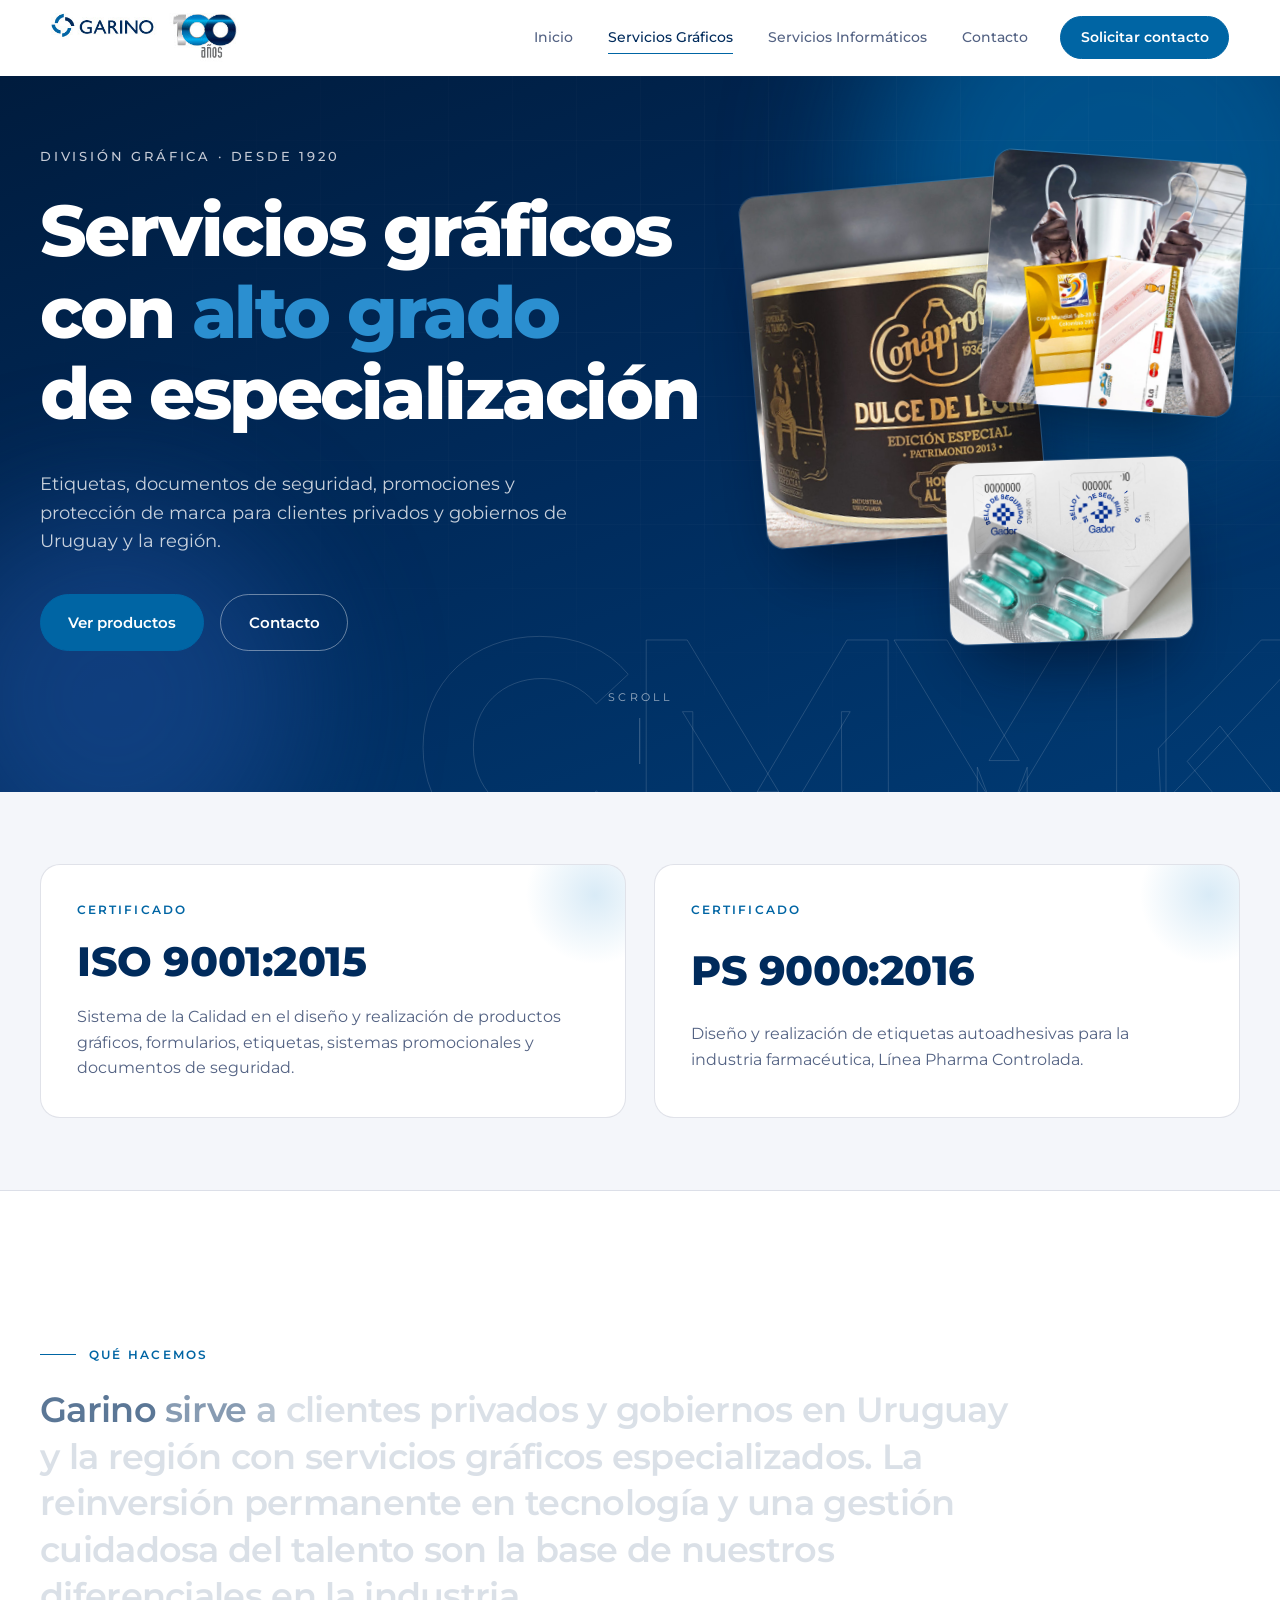
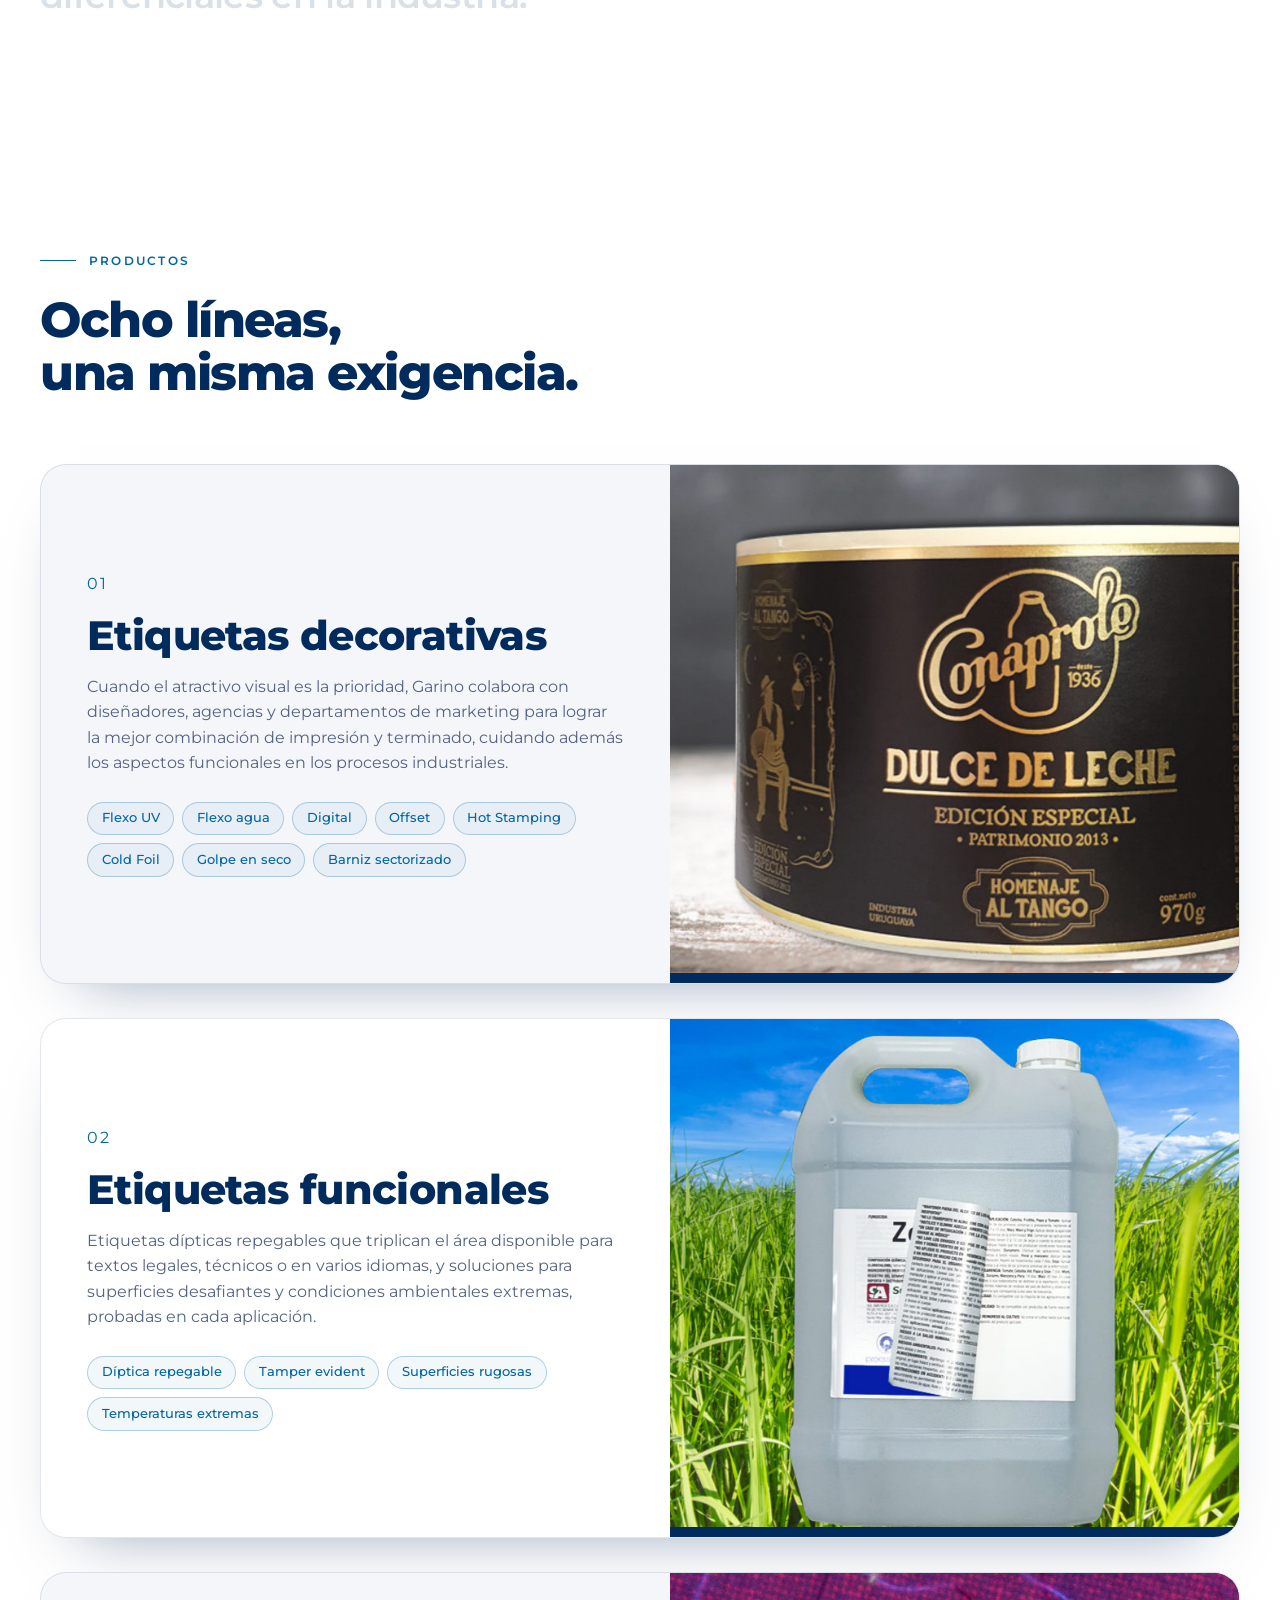
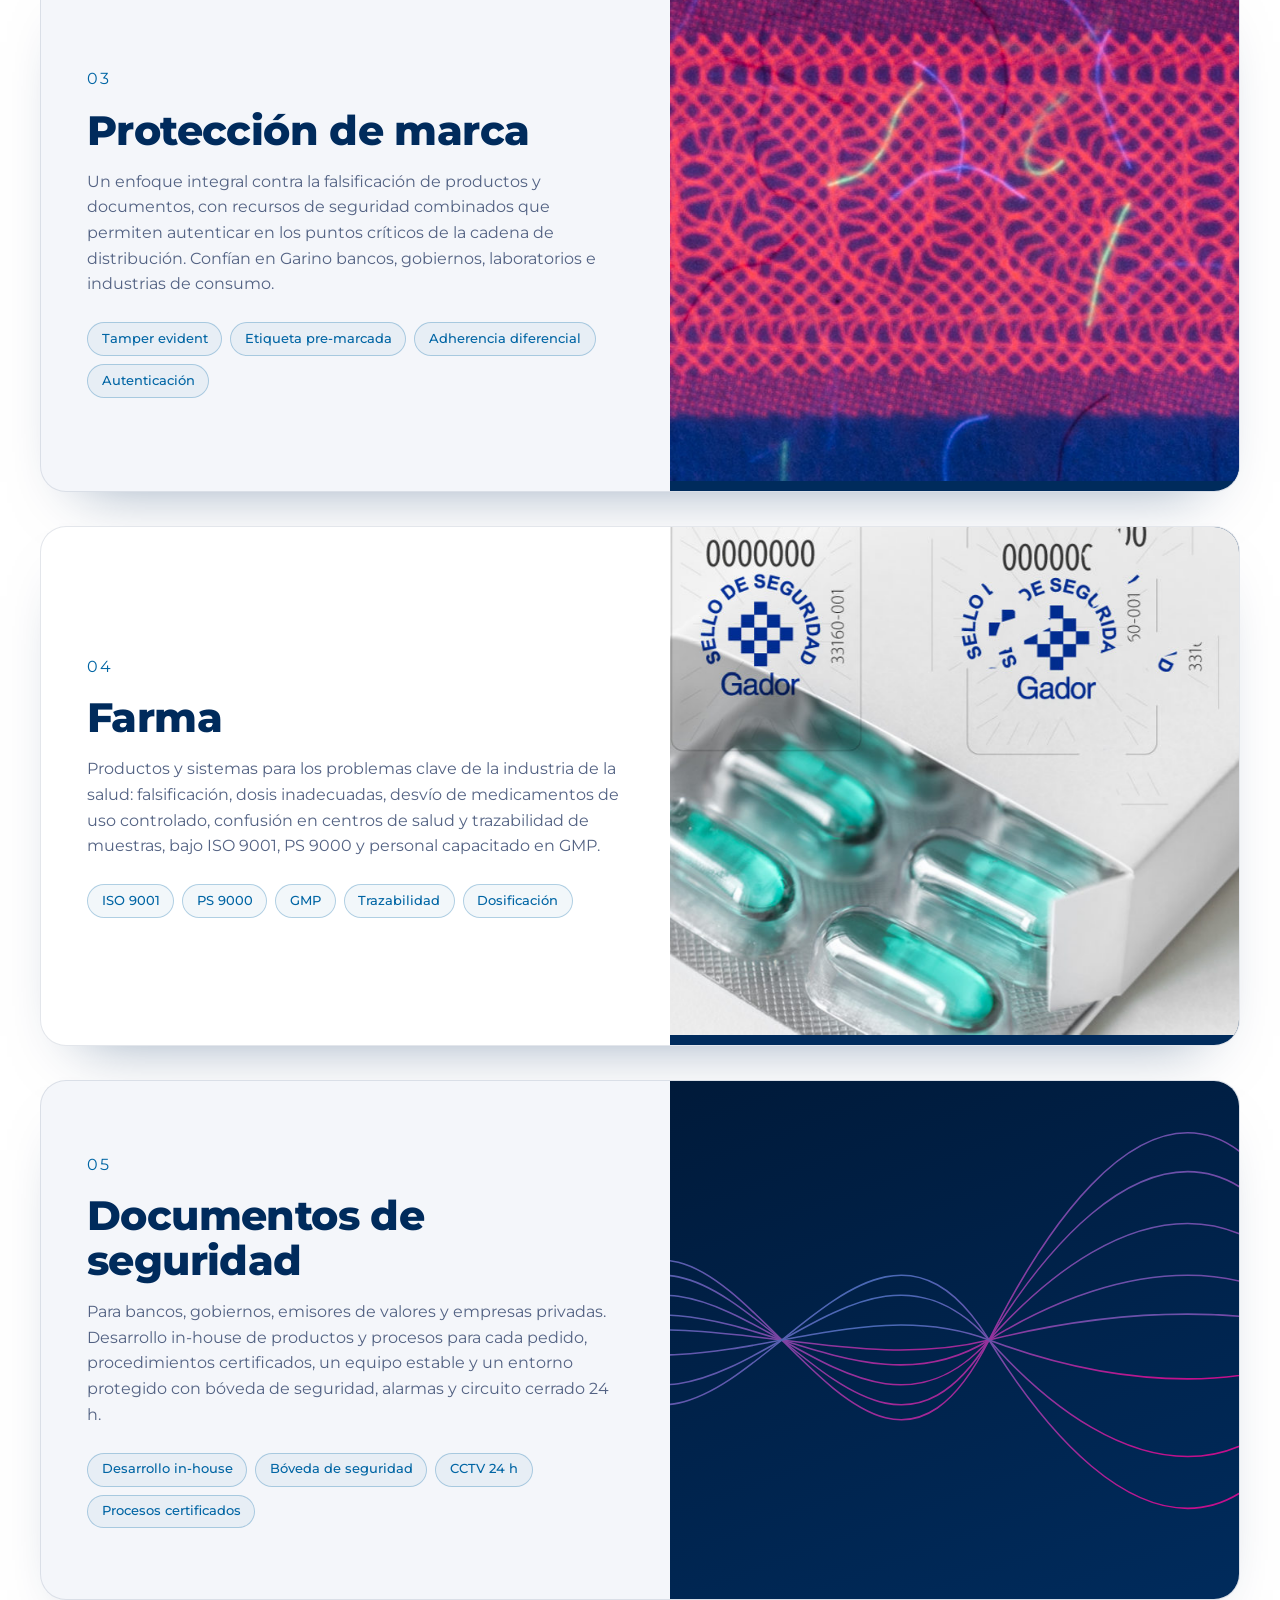
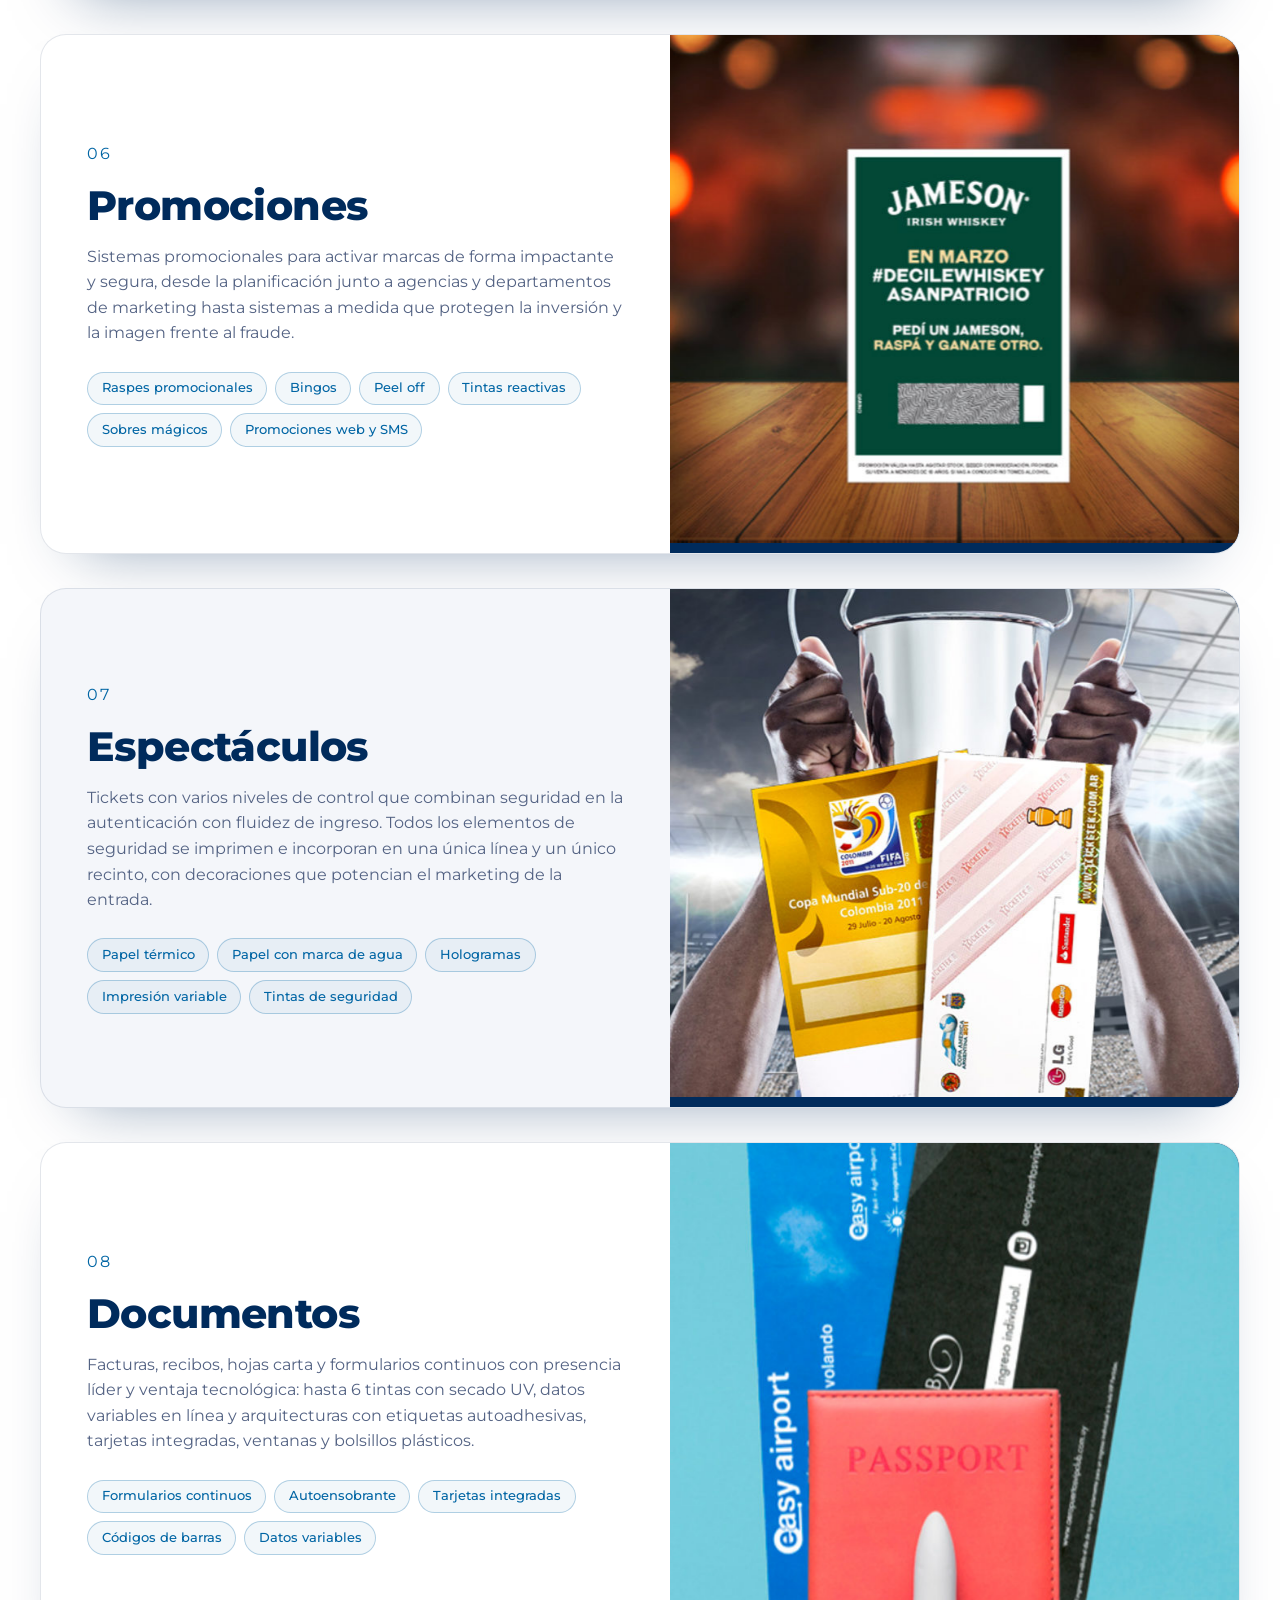
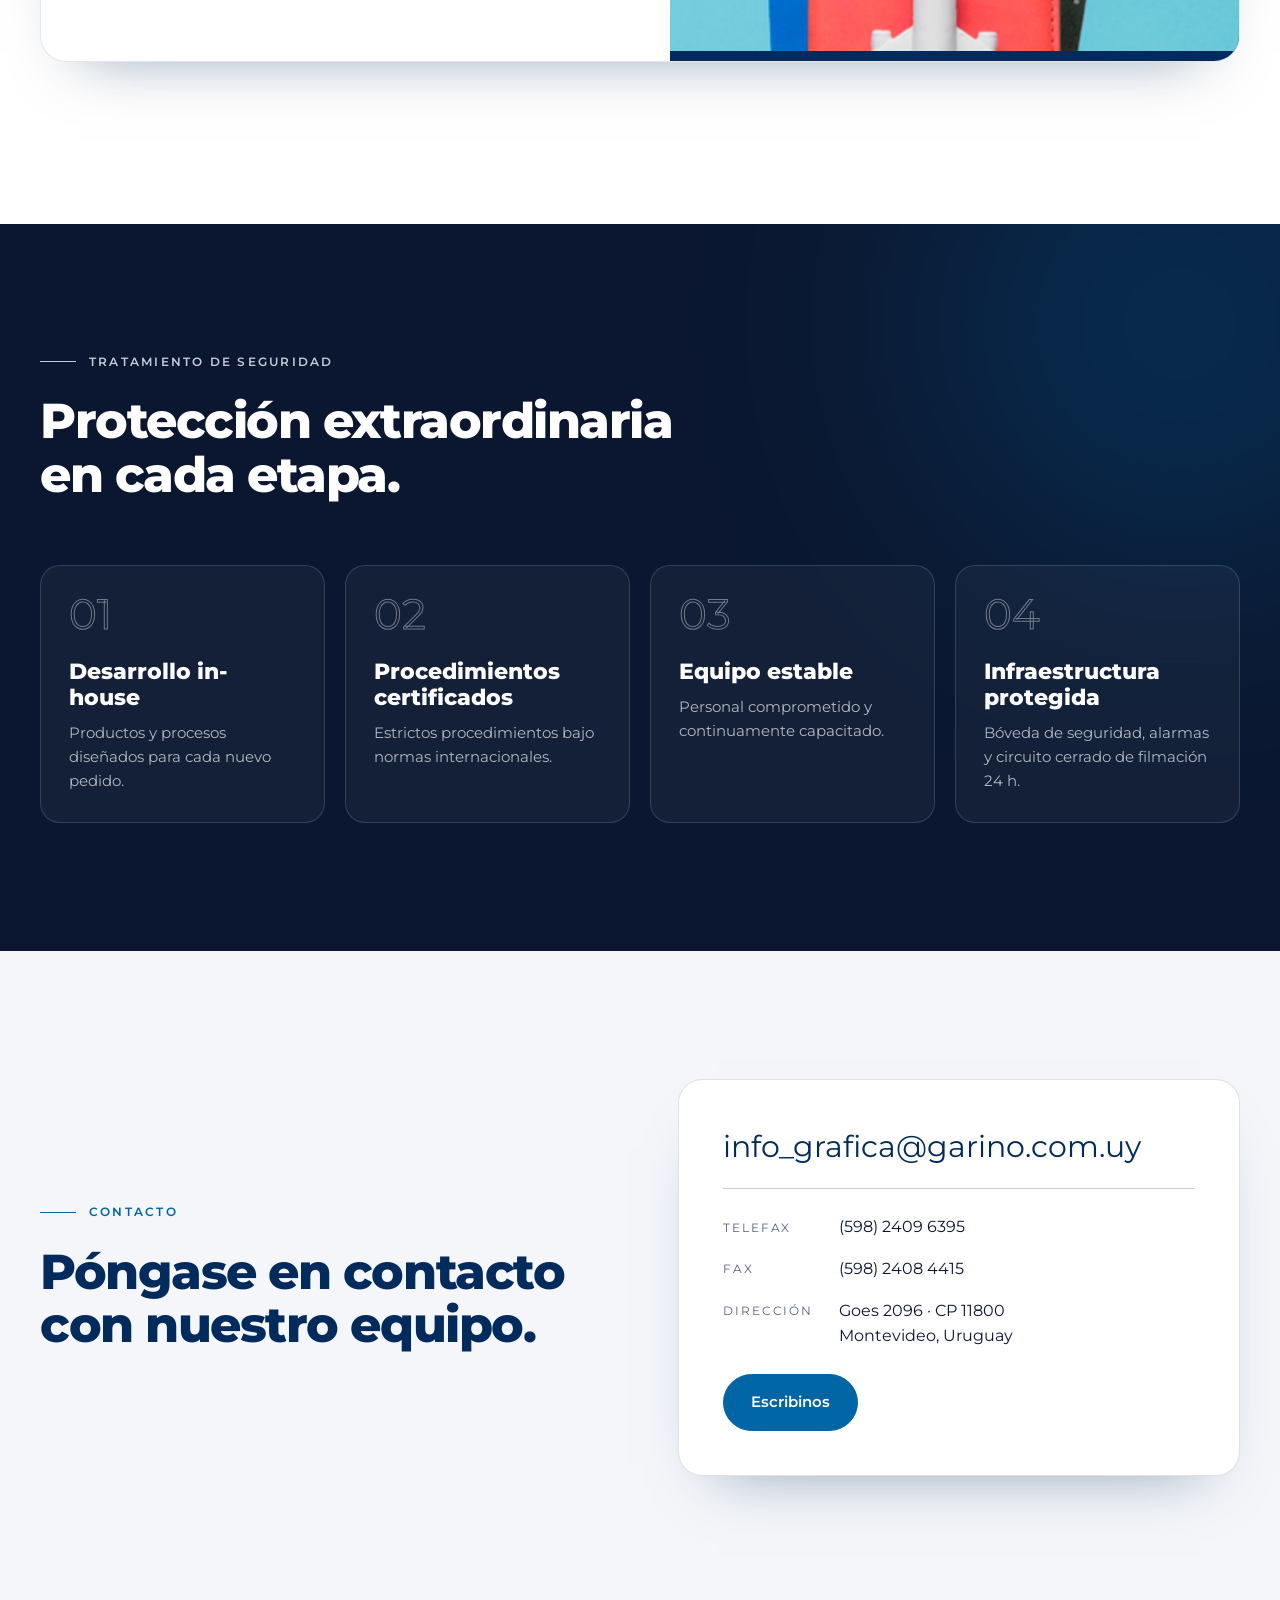
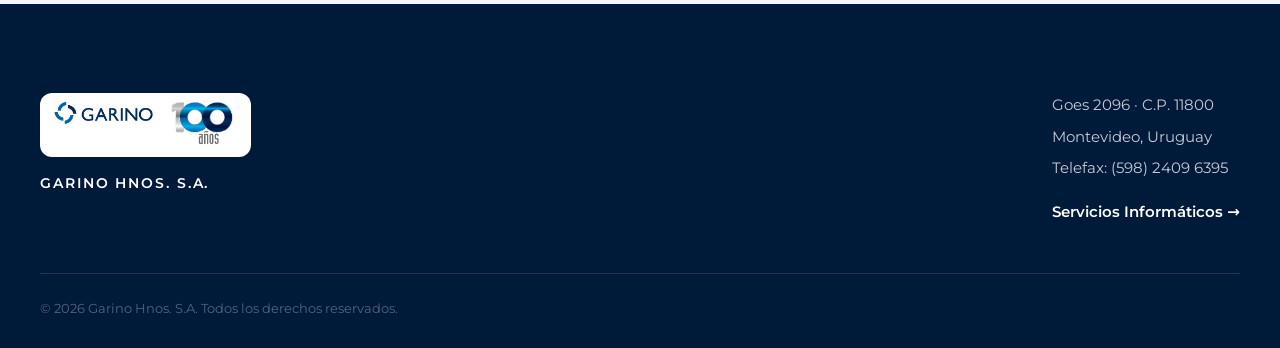
==== commit a79343d3: "Tipografía Montserrat autoalojada y títulos más potentes Reemplaza Fraunces e Inter por Montserrat v" ====
--- a/graficos.html
+++ b/graficos.html
@@ -6,8 +6,7 @@
 <title>Servicios Gráficos | GARINO HNOS. S.A.</title>
 <meta name="description" content="Etiquetas autoadhesivas, documentos de seguridad, promociones, protección de marca y soluciones para la industria farmacéutica. ISO 9001:2015 y PS 9000:2016.">
 <meta name="theme-color" content="#002b5c">
-<link rel="preload" href="fonts/inter-latin-wght-normal.woff2" as="font" type="font/woff2" crossorigin>
-<link rel="preload" href="fonts/fraunces-latin-wght-normal.woff2" as="font" type="font/woff2" crossorigin>
+<link rel="preload" href="fonts/montserrat-latin-wght-normal.woff2" as="font" type="font/woff2" crossorigin>
 <link rel="stylesheet" href="css/style.css">
 <link rel="stylesheet" href="css/inner.css">
 <script>document.documentElement.classList.add('js');</script>
--- a/css/style.css
+++ b/css/style.css
@@ -1,5 +1,4 @@
-@font-face{font-family:"Inter";src:url("../fonts/inter-latin-wght-normal.woff2") format("woff2");font-weight:100 900;font-display:swap}
-@font-face{font-family:"Fraunces";src:url("../fonts/fraunces-latin-wght-normal.woff2") format("woff2");font-weight:100 900;font-display:swap}
+@font-face{font-family:"Montserrat";src:url("../fonts/montserrat-latin-wght-normal.woff2") format("woff2");font-weight:100 900;font-display:swap}
 
 :root{
   --navy:#002b5c;
@@ -12,18 +11,17 @@
   --ink:#0b1730;
   --white:#fff;
   --ease:cubic-bezier(.22,1,.36,1);
-  --serif:"Fraunces",Georgia,"Times New Roman",serif;
-  --sans:"Inter",system-ui,-apple-system,"Segoe UI",Roboto,Arial,sans-serif;
+  --font:"Montserrat",system-ui,-apple-system,"Segoe UI",Roboto,Arial,sans-serif;
   --nav-h:76px;
 }
 
 *,*::before,*::after{box-sizing:border-box}
 html{scroll-behavior:smooth;-webkit-text-size-adjust:100%}
-body{margin:0;font-family:var(--sans);color:var(--ink);background:var(--white);line-height:1.6;-webkit-font-smoothing:antialiased;overflow-x:hidden}
+body{margin:0;font-family:var(--font);color:var(--ink);background:var(--white);line-height:1.6;-webkit-font-smoothing:antialiased;overflow-x:hidden}
 img{max-width:100%;display:block}
 a{color:inherit;text-decoration:none}
 h1,h2,h3,p{margin:0}
-em{font-style:italic}
+em{font-style:normal;font-weight:inherit}
 
 .wrap{width:min(1200px,100% - 48px);margin-inline:auto}
 .section{padding:clamp(80px,12vw,160px) 0}
@@ -31,7 +29,7 @@
 .kicker{font-size:.78rem;font-weight:600;letter-spacing:.18em;text-transform:uppercase;color:var(--blue);margin-bottom:1.4rem;display:flex;align-items:center;gap:.8rem}
 .kicker::before{content:"";width:36px;height:1px;background:currentColor}
 .kicker--light{color:var(--mist)}
-.h2{font-family:var(--serif);font-weight:500;font-size:clamp(2rem,4.6vw,3.8rem);line-height:1.1;letter-spacing:-.02em;color:var(--navy)}
+.h2{font-family:var(--font);font-weight:800;font-size:clamp(1.9rem,3.8vw,3.2rem);line-height:1.1;letter-spacing:-.03em;color:var(--navy)}
 .h2 em{color:var(--blue)}
 
 /* Buttons */
@@ -63,12 +61,12 @@
 .orb--a{width:520px;height:520px;background:var(--blue);right:-8%;top:-10%}
 .orb--b{width:380px;height:380px;background:#1d4f9a;left:-6%;bottom:-12%;opacity:.55}
 .orb--c{width:240px;height:240px;background:var(--blue-l);right:28%;bottom:8%;opacity:.35}
-.hero__ghost{position:absolute;right:-2vw;bottom:-6vw;font-family:var(--serif);font-weight:700;font-size:clamp(9rem,30vw,28rem);line-height:.8;color:transparent;-webkit-text-stroke:1px rgba(255,255,255,.14);letter-spacing:-.04em;user-select:none;will-change:transform}
+.hero__ghost{position:absolute;right:-2vw;bottom:-6vw;font-family:var(--font);font-weight:700;font-size:clamp(9rem,30vw,28rem);line-height:.8;color:transparent;-webkit-text-stroke:1px rgba(255,255,255,.14);letter-spacing:-.04em;user-select:none;will-change:transform}
 .eyebrow{font-size:.8rem;letter-spacing:.22em;text-transform:uppercase;color:var(--mist);margin-bottom:1.6rem;font-weight:500}
-.hero__title{font-family:var(--serif);font-weight:500;font-size:clamp(2.6rem,7.4vw,6.4rem);line-height:1.04;letter-spacing:-.03em}
+.hero__title{font-family:var(--font);font-weight:800;font-size:clamp(2.2rem,5.8vw,5.2rem);line-height:1.06;letter-spacing:-.035em}
 .hero__title .line{display:block;overflow:hidden;padding-bottom:.08em}
 .hero__title .line>span{display:inline-block}
-.hero__title em{color:var(--blue-l);font-weight:400}
+.hero__title em{color:var(--blue-l)}
 .hero__lead{max-width:560px;margin-top:2rem;font-size:clamp(1rem,1.4vw,1.2rem);color:rgba(255,255,255,.78)}
 .hero__cta{display:flex;flex-wrap:wrap;gap:1rem;margin-top:2.4rem}
 .scroll-cue{position:absolute;left:50%;bottom:28px;transform:translateX(-50%);display:flex;flex-direction:column;align-items:center;gap:.7rem;font-size:.68rem;letter-spacing:.3em;text-transform:uppercase;color:rgba(255,255,255,.6)}
@@ -78,19 +76,19 @@
 
 /* MARQUEE */
 .marquee{background:var(--paper);border-block:1px solid rgba(83,98,131,.15);overflow:hidden;padding:1.3rem 0}
-.marquee__track{display:flex;gap:2.4rem;width:max-content;animation:marquee 38s linear infinite;font-family:var(--serif);font-size:clamp(1.3rem,2.6vw,2rem);color:var(--navy);white-space:nowrap;align-items:center}
+.marquee__track{display:flex;gap:2.4rem;width:max-content;animation:marquee 38s linear infinite;font-family:var(--font);font-weight:700;text-transform:uppercase;letter-spacing:.04em;font-size:clamp(1.1rem,2vw,1.6rem);color:var(--navy);white-space:nowrap;align-items:center}
 .marquee__track b{color:var(--blue);font-size:.6em}
 @keyframes marquee{to{transform:translateX(-50%)}}
 
 /* MANIFESTO */
-.manifesto__text,.closing__text{font-family:var(--serif);font-weight:400;font-size:clamp(1.6rem,3.6vw,3.1rem);line-height:1.25;letter-spacing:-.015em;color:var(--navy);max-width:1050px}
+.manifesto__text,.closing__text{font-family:var(--font);font-weight:600;font-size:clamp(1.3rem,2.7vw,2.4rem);line-height:1.35;letter-spacing:-.02em;color:var(--navy);max-width:1050px}
 .word{display:inline-block;white-space:pre}
 
 /* STATS */
 .stats{background:var(--navy);color:#fff;padding:clamp(56px,7vw,96px) 0}
 .stats__grid{display:grid;grid-template-columns:repeat(4,1fr);gap:2rem}
 .stat{padding-left:1.4rem;border-left:1px solid rgba(255,255,255,.2)}
-.stat strong{display:block;font-family:var(--serif);font-weight:500;font-size:clamp(2.2rem,4.4vw,3.8rem);line-height:1.1;letter-spacing:-.02em}
+.stat strong{display:block;font-family:var(--font);font-weight:800;font-size:clamp(2rem,3.8vw,3.2rem);line-height:1.1;letter-spacing:-.03em}
 .stat>span{display:block;margin-top:.5rem;font-size:.9rem;color:var(--mist)}
 
 /* DIVISIONS */
@@ -106,8 +104,8 @@
 .card--inf .card__tint{background:linear-gradient(180deg,rgba(0,43,92,.25),rgba(0,26,58,.7))}
 .card--inf .card__media img{filter:saturate(.9)}
 .card__body{padding:clamp(24px,3vw,40px);display:flex;flex-direction:column;gap:.9rem;flex:1}
-.card__num{font-family:var(--serif);color:var(--blue);font-size:.95rem;letter-spacing:.1em}
-.card h3{font-family:var(--serif);font-weight:500;font-size:clamp(1.6rem,2.6vw,2.3rem);color:var(--navy);line-height:1.15;letter-spacing:-.01em}
+.card__num{font-family:var(--font);color:var(--blue);font-size:.95rem;letter-spacing:.1em}
+.card h3{font-family:var(--font);font-weight:800;font-size:clamp(1.4rem,2.2vw,1.9rem);color:var(--navy);line-height:1.15;letter-spacing:-.02em}
 .card p{color:var(--slate);max-width:44ch}
 .card__link{margin-top:auto;padding-top:1rem;font-weight:600;color:var(--blue);display:inline-flex;gap:.5rem;align-items:center}
 .card__link i{font-style:normal;transition:transform .4s var(--ease)}
@@ -136,11 +134,11 @@
 .panel{flex:0 0 clamp(300px,34vw,460px);min-height:min(56vh,440px);padding:clamp(26px,3vw,40px);border-radius:22px;background:linear-gradient(160deg,rgba(255,255,255,.08),rgba(255,255,255,.02));border:1px solid rgba(255,255,255,.12);display:flex;flex-direction:column;justify-content:flex-end;gap:1rem;position:relative;overflow:hidden}
 .panel::before{content:"";position:absolute;width:260px;height:260px;border-radius:50%;background:var(--blue);filter:blur(80px);opacity:.28;right:-80px;top:-80px;transition:opacity .6s}
 .panel:hover::before{opacity:.55}
-.panel__n{position:absolute;top:24px;left:30px;font-family:var(--serif);font-size:clamp(3rem,6vw,5rem);line-height:1;color:transparent;-webkit-text-stroke:1px rgba(255,255,255,.35)}
-.panel h3{font-family:var(--serif);font-weight:500;font-size:clamp(1.5rem,2.4vw,2rem);line-height:1.15;position:relative}
+.panel__n{position:absolute;top:24px;left:30px;font-family:var(--font);font-size:clamp(3rem,6vw,5rem);line-height:1;color:transparent;-webkit-text-stroke:1px rgba(255,255,255,.35)}
+.panel h3{font-family:var(--font);font-weight:800;font-size:clamp(1.3rem,2vw,1.7rem);line-height:1.15;position:relative}
 .panel p{color:rgba(255,255,255,.7);position:relative;max-width:36ch}
 .panel--intro{flex-basis:clamp(320px,44vw,620px);background:none;border:0;padding-left:0;justify-content:center}
-.panel--intro .h2{color:#fff;font-size:clamp(2.2rem,4.4vw,4rem)}
+.panel--intro .h2{color:#fff;font-size:clamp(2rem,3.8vw,3.4rem)}
 .panel--intro .h2 em{color:var(--blue-l)}
 .panel--intro p{margin-top:1.4rem;color:var(--mist);max-width:42ch;font-size:1.05rem}
 .panel--intro::before{display:none}
@@ -151,7 +149,7 @@
 /* CFE */
 .cfe{background:linear-gradient(120deg,var(--blue) 0%,var(--navy) 100%);color:#fff;padding:clamp(56px,7vw,96px) 0}
 .cfe__inner{display:flex;align-items:center;justify-content:space-between;gap:2rem;flex-wrap:wrap}
-.cfe__title{font-family:var(--serif);font-weight:500;font-size:clamp(1.7rem,3.4vw,2.8rem);line-height:1.15;letter-spacing:-.01em;max-width:18ch}
+.cfe__title{font-family:var(--font);font-weight:800;font-size:clamp(1.5rem,2.8vw,2.3rem);line-height:1.2;letter-spacing:-.02em;max-width:22ch}
 
 /* FOOTER */
 .footer{background:var(--navy-d);color:var(--mist);padding:clamp(56px,7vw,90px) 0 28px}
--- a/css/inner.css
+++ b/css/inner.css
@@ -49,7 +49,7 @@
 .cert{display:grid;gap:.6rem;padding:clamp(24px,3vw,36px);background:#fff;border:1px solid rgba(83,98,131,.18);border-radius:20px;position:relative;overflow:hidden}
 .cert::after{content:"";position:absolute;right:-40px;top:-40px;width:140px;height:140px;border-radius:50%;background:radial-gradient(var(--blue-l),transparent 70%);opacity:.18}
 .cert__tag{font-size:.72rem;letter-spacing:.18em;text-transform:uppercase;color:var(--blue);font-weight:600}
-.cert strong{font-family:var(--serif);font-weight:500;font-size:clamp(1.8rem,3.2vw,2.6rem);color:var(--navy);letter-spacing:-.01em}
+.cert strong{font-family:var(--font);font-weight:800;font-size:clamp(1.8rem,3.2vw,2.6rem);color:var(--navy);letter-spacing:-.01em}
 .cert p{color:var(--slate);max-width:48ch}
 
 .intro .manifesto__text{max-width:1000px}
@@ -61,8 +61,8 @@
 .pcard{position:sticky;top:calc(var(--nav-h) + 20px + var(--i) * 12px);display:grid;grid-template-columns:1.05fr .95fr;min-height:min(70vh,520px);margin-bottom:34px;background:var(--paper);border:1px solid rgba(83,98,131,.16);border-radius:26px;overflow:hidden;box-shadow:0 30px 60px -40px rgba(0,43,92,.5);transform-origin:50% 0}
 .pcard:nth-child(even){background:#fff}
 .pcard__text{padding:clamp(26px,3.6vw,52px);display:flex;flex-direction:column;gap:1rem;justify-content:center}
-.pcard__n{font-family:var(--serif);font-size:1rem;color:var(--blue);letter-spacing:.12em}
-.pcard h3{font-family:var(--serif);font-weight:500;font-size:clamp(1.8rem,3.2vw,2.8rem);line-height:1.1;letter-spacing:-.015em;color:var(--navy)}
+.pcard__n{font-family:var(--font);font-size:1rem;color:var(--blue);letter-spacing:.12em}
+.pcard h3{font-family:var(--font);font-weight:800;font-size:clamp(1.8rem,3.2vw,2.8rem);line-height:1.1;letter-spacing:-.015em;color:var(--navy)}
 .pcard p{color:var(--slate);max-width:52ch}
 .chips{list-style:none;margin:.6rem 0 0;padding:0;display:flex;flex-wrap:wrap;gap:.5rem}
 .chips li{padding:.35rem .85rem;border-radius:999px;border:1px solid rgba(0,101,164,.28);color:var(--blue);font-size:.8rem;font-weight:500;background:rgba(0,101,164,.05)}
@@ -78,15 +78,15 @@
 .secure__grid{display:grid;grid-template-columns:repeat(4,1fr);gap:20px;position:relative}
 .sec{padding:28px;border:1px solid rgba(255,255,255,.14);border-radius:20px;background:rgba(255,255,255,.04);transition:background .4s,transform .5s var(--ease),border-color .4s}
 .sec:hover{background:rgba(255,255,255,.09);transform:translateY(-6px);border-color:rgba(255,255,255,.3)}
-.sec span{font-family:var(--serif);color:transparent;-webkit-text-stroke:1px rgba(255,255,255,.4);font-size:2.6rem;line-height:1}
-.sec h3{font-family:var(--serif);font-weight:500;font-size:1.35rem;margin:1.4rem 0 .6rem;line-height:1.2}
+.sec span{font-family:var(--font);color:transparent;-webkit-text-stroke:1px rgba(255,255,255,.4);font-size:2.6rem;line-height:1}
+.sec h3{font-family:var(--font);font-weight:800;font-size:1.35rem;margin:1.4rem 0 .6rem;line-height:1.2}
 .sec p{color:rgba(255,255,255,.68);font-size:.95rem}
 
 /* CONTACTO (gráficos) */
 .contact{padding:clamp(80px,10vw,140px) 0;background:var(--paper)}
 .contact__inner{display:grid;grid-template-columns:1fr 1fr;gap:clamp(32px,6vw,90px);align-items:center}
 .contact__card{background:#fff;border:1px solid rgba(83,98,131,.18);border-radius:24px;padding:clamp(26px,3.4vw,44px);display:grid;gap:1.6rem;box-shadow:0 30px 60px -40px rgba(0,43,92,.5)}
-.contact__mail{font-family:var(--serif);font-size:clamp(1.3rem,2.4vw,1.9rem);color:var(--navy);overflow-wrap:anywhere;border-bottom:1px solid var(--mist);padding-bottom:1rem;transition:color .3s}
+.contact__mail{font-family:var(--font);font-size:clamp(1.3rem,2.4vw,1.9rem);color:var(--navy);overflow-wrap:anywhere;border-bottom:1px solid var(--mist);padding-bottom:1rem;transition:color .3s}
 .contact__mail:hover{color:var(--blue)}
 .contact dl{display:grid;gap:1rem;margin:0}
 .contact dl div{display:grid;grid-template-columns:100px 1fr;gap:1rem}
@@ -108,7 +108,7 @@
 .ico{width:52px;height:52px;padding:13px;border-radius:14px;background:rgba(0,101,164,.1);fill:none;stroke:var(--blue);stroke-width:1.6;stroke-linecap:round;stroke-linejoin:round;transition:transform .5s var(--ease)}
 .tile:hover .ico{transform:rotate(-8deg) scale(1.08)}
 .tile--big .ico{margin-bottom:auto}
-.tile h3{font-family:var(--serif);font-weight:500;font-size:clamp(1.15rem,1.7vw,1.5rem);line-height:1.2;color:var(--navy);letter-spacing:-.01em}
+.tile h3{font-family:var(--font);font-weight:800;font-size:clamp(1.15rem,1.7vw,1.5rem);line-height:1.2;color:var(--navy);letter-spacing:-.01em}
 .tile--dark h3{color:#fff;font-size:clamp(1.8rem,3vw,2.5rem)}
 .tile p{color:var(--slate);font-size:.93rem}
 .tile__go{margin-top:.6rem;font-weight:600;display:inline-flex;gap:.5rem}
@@ -136,12 +136,12 @@
 .inv__line{height:12px;border-radius:6px;background:#e6eaf2;margin-bottom:14px}
 .inv__line.s{width:65%}
 .inv__total{display:flex;justify-content:space-between;margin-top:26px;padding-top:16px;border-top:1px dashed var(--mist);color:var(--navy)}
-.inv__total b{font-family:var(--serif);font-size:1.5rem}
+.inv__total b{font-family:var(--font);font-size:1.5rem}
 .inv__ok{position:absolute;right:20px;top:64px;padding:.4rem .9rem;border:2px solid #1a9d6b;color:#1a9d6b;border-radius:10px;font-weight:700;font-size:.85rem;transform:rotate(8deg);background:#fff}
 
 /* viz: cross media */
 .viz-cross{display:grid;place-items:center}
-.viz-cross .core{width:34%;aspect-ratio:1;border-radius:50%;display:grid;place-items:center;background:var(--blue);color:#fff;font-family:var(--serif);font-size:1.3rem;box-shadow:0 0 0 14px rgba(43,143,208,.15),0 0 0 34px rgba(43,143,208,.08);z-index:1}
+.viz-cross .core{width:34%;aspect-ratio:1;border-radius:50%;display:grid;place-items:center;background:var(--blue);color:#fff;font-family:var(--font);font-size:1.3rem;box-shadow:0 0 0 14px rgba(43,143,208,.15),0 0 0 34px rgba(43,143,208,.08);z-index:1}
 .viz-cross .orbit{position:absolute;inset:4%;border:1px dashed rgba(255,255,255,.3);border-radius:50%;animation:spin 28s linear infinite}
 .viz-cross .orbit b{position:absolute;padding:.45rem 1rem;border-radius:999px;background:#fff;color:var(--navy);font-size:.8rem;font-weight:600;animation:spin 28s linear infinite reverse}
 .orbit b:nth-child(1){left:50%;top:0;margin:-14px 0 0 -34px}
@@ -151,7 +151,7 @@
 @keyframes spin{to{transform:rotate(360deg)}}
 
 /* viz: flujo */
-.viz-flow .node{position:absolute;padding:.9rem 1.5rem;border-radius:16px;background:#fff;color:var(--navy);font-family:var(--serif);font-size:1.2rem;border:1px solid rgba(83,98,131,.2);box-shadow:0 24px 40px -24px rgba(0,43,92,.5);z-index:1}
+.viz-flow .node{position:absolute;padding:.9rem 1.5rem;border-radius:16px;background:#fff;color:var(--navy);font-family:var(--font);font-size:1.2rem;border:1px solid rgba(83,98,131,.2);box-shadow:0 24px 40px -24px rgba(0,43,92,.5);z-index:1}
 .node--1{left:2%;top:10%}.node--2{left:34%;top:44%}.node--3{right:0;bottom:6%;background:var(--navy);color:#fff}
 .viz-flow svg{position:absolute;inset:0;width:100%;height:100%}
 .viz-flow .flow{fill:none;stroke:var(--blue);stroke-width:2;stroke-dasharray:6 8;vector-effect:non-scaling-stroke;animation:dash 2s linear infinite}
@@ -162,8 +162,8 @@
 .access .h2{margin-bottom:clamp(32px,4vw,56px)}
 .access__grid{display:grid;grid-template-columns:repeat(3,1fr);gap:20px}
 .acc{position:relative;display:grid;gap:.5rem;padding:30px;background:#fff;border:1px solid rgba(83,98,131,.16);border-radius:22px;transition:transform .5s var(--ease),box-shadow .5s var(--ease),background .4s,color .4s}
-.acc span{font-family:var(--serif);color:var(--blue);font-size:.95rem}
-.acc h3{font-family:var(--serif);font-weight:500;font-size:1.6rem;color:var(--navy);transition:color .4s}
+.acc span{font-family:var(--font);color:var(--blue);font-size:.95rem}
+.acc h3{font-family:var(--font);font-weight:800;font-size:1.6rem;color:var(--navy);transition:color .4s}
 .acc p{color:var(--slate);transition:color .4s}
 .acc i{font-style:normal;position:absolute;right:26px;top:26px;font-size:1.4rem;color:var(--blue);transition:transform .5s var(--ease),color .4s}
 .acc:hover{transform:translateY(-6px);background:var(--navy);box-shadow:0 30px 50px -30px rgba(0,43,92,.6)}
